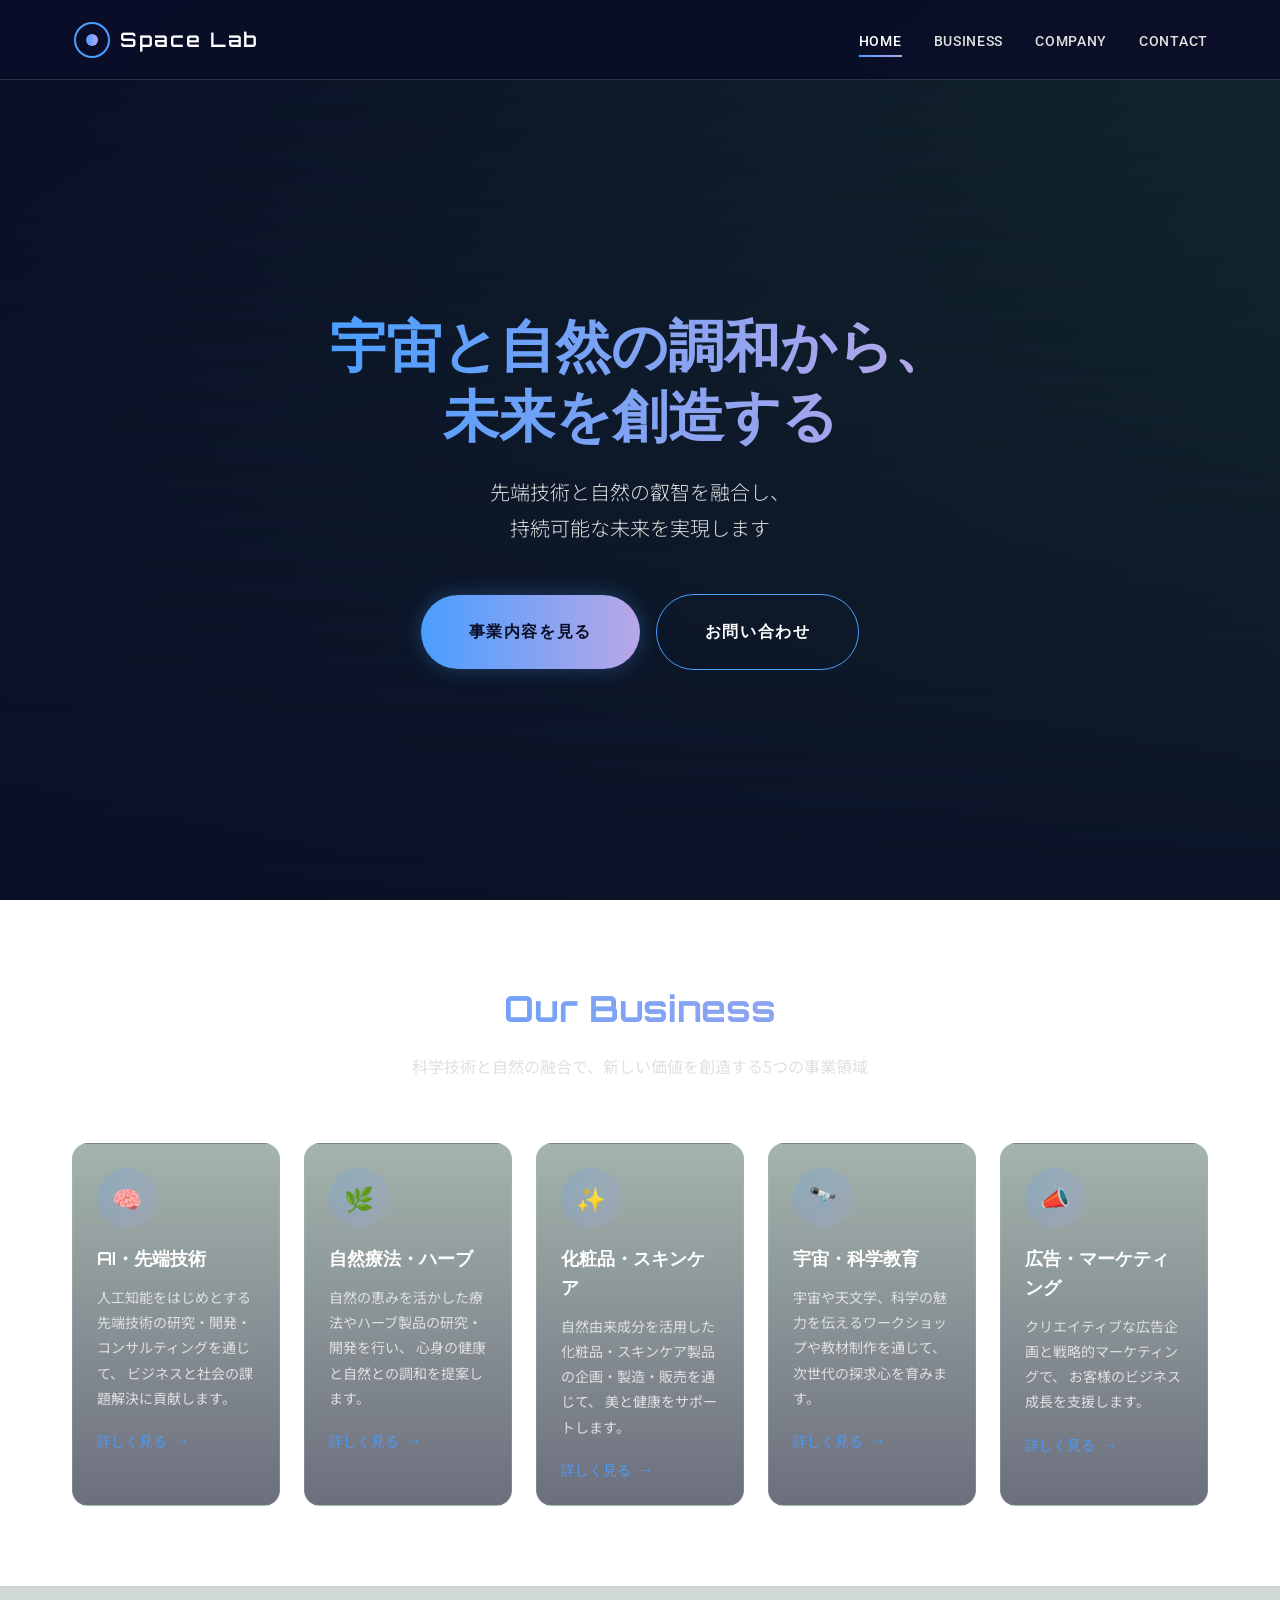
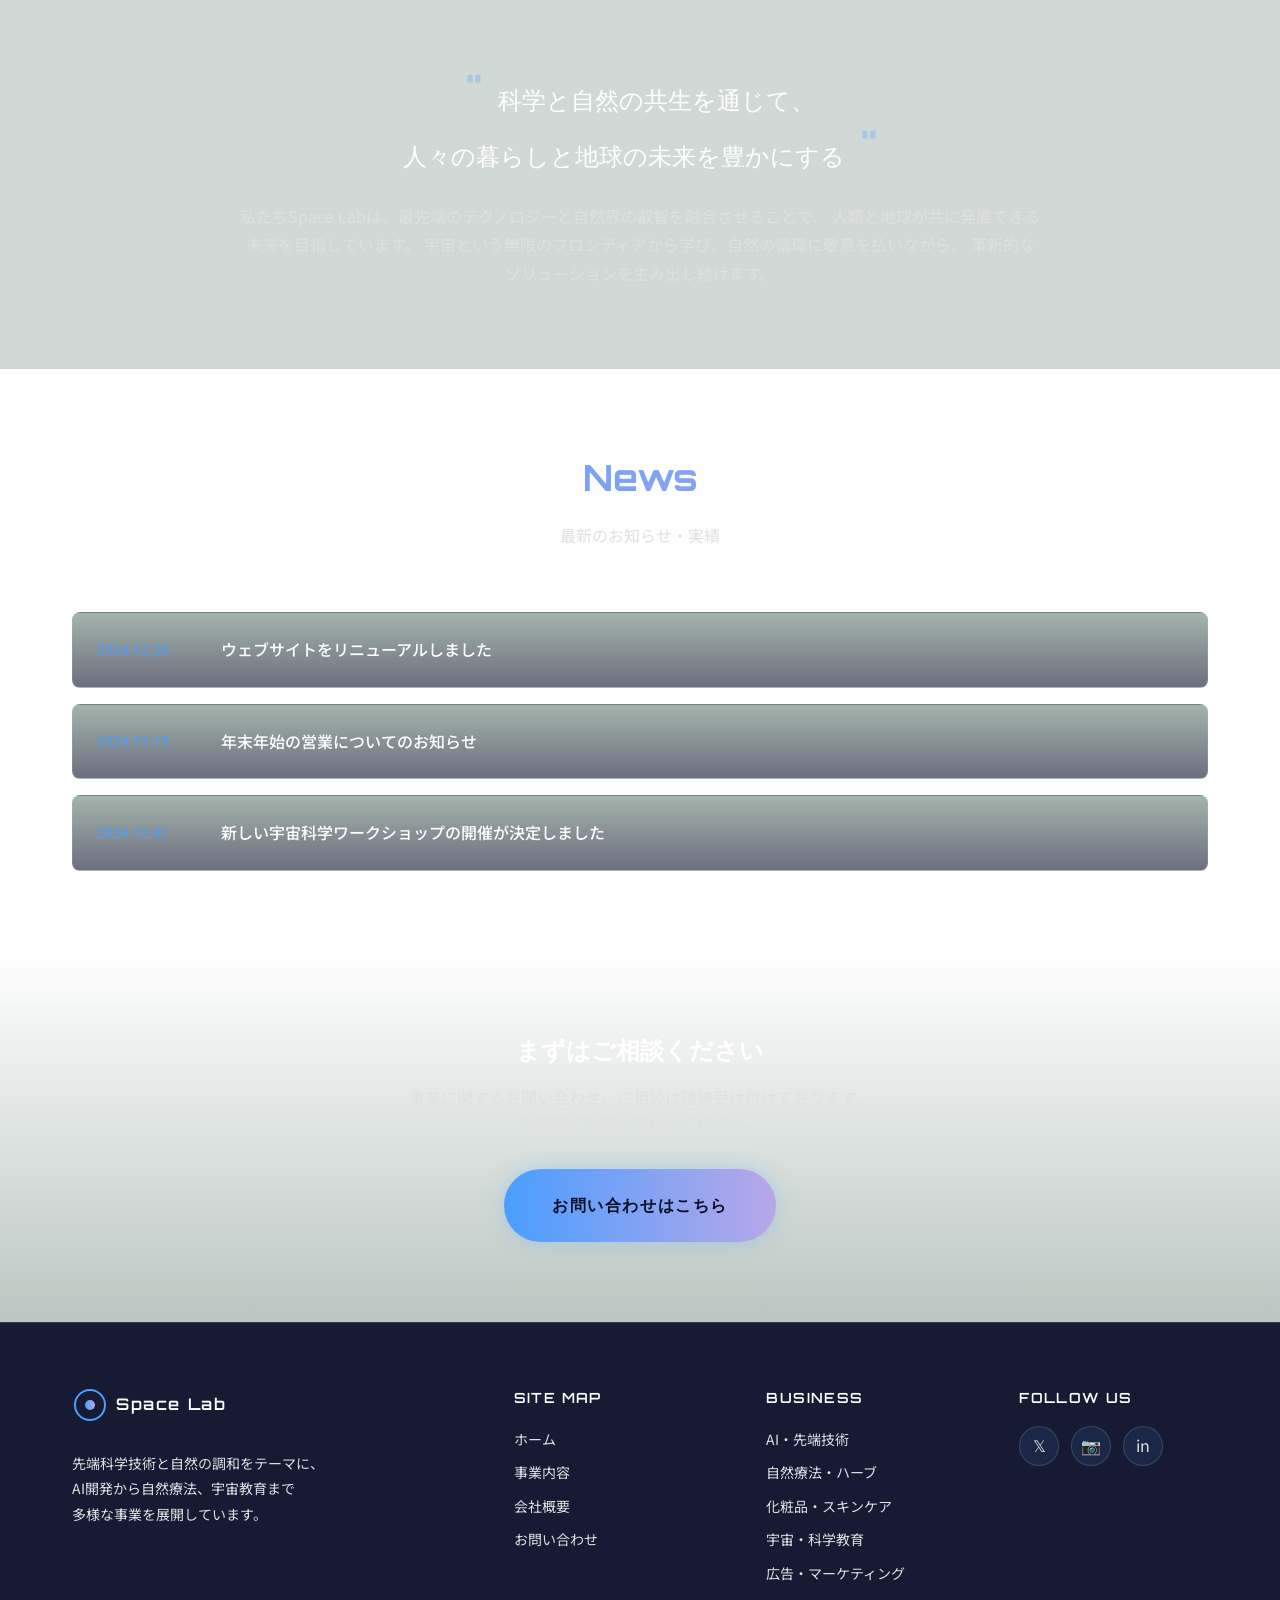
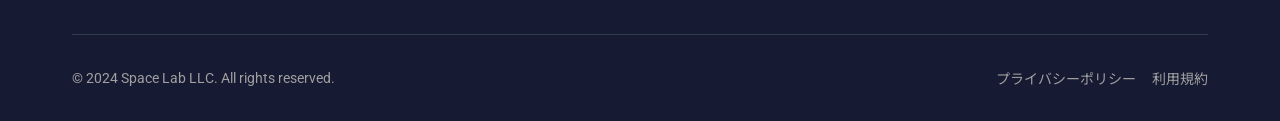
==== index.html @ 815ca1b9 "Initial commit: Space Lab corporate website" ====
<!DOCTYPE html>
<html lang="ja">
<head>
  <meta charset="UTF-8">
  <meta name="viewport" content="width=device-width, initial-scale=1.0">
  <meta name="description" content="合同会社Space Lab - 先端科学技術と自然の調和をテーマに、AI開発、自然療法、宇宙教育など多様な事業を展開。宇宙と自然の調和から、未来を創造します。">
  
  <!-- OGP設定 -->
  <meta property="og:title" content="合同会社Space Lab | 宇宙と自然の調和から、未来を創造する">
  <meta property="og:description" content="先端科学技術と自然の調和をテーマに、AI開発、自然療法、宇宙教育など多様な事業を展開しています。">
  <meta property="og:type" content="website">
  <meta property="og:url" content="https://spacelab.co.jp/">
  <meta property="og:image" content="https://spacelab.co.jp/images/ogp.jpg">
  <meta property="og:site_name" content="合同会社Space Lab">
  <meta property="og:locale" content="ja_JP">
  
  <!-- Twitter Card -->
  <meta name="twitter:card" content="summary_large_image">
  <meta name="twitter:title" content="合同会社Space Lab | 宇宙と自然の調和から、未来を創造する">
  <meta name="twitter:description" content="先端科学技術と自然の調和をテーマに、AI開発、自然療法、宇宙教育など多様な事業を展開しています。">
  
  <title>合同会社Space Lab | 宇宙と自然の調和から、未来を創造する</title>
  
  <!-- ファビコン（プレースホルダー） -->
  <link rel="icon" href="data:image/svg+xml,<svg xmlns='http://www.w3.org/2000/svg' viewBox='0 0 100 100'><circle cx='50' cy='50' r='40' fill='%230A0E27' stroke='%234A9EFF' stroke-width='4'/><circle cx='50' cy='50' r='15' fill='%234A9EFF'/></svg>">
  
  <!-- CSS読み込み -->
  <link rel="stylesheet" href="css/variables.css">
  <link rel="stylesheet" href="css/common.css">
  <link rel="stylesheet" href="css/responsive.css">
</head>
<body>
  <!-- ローディング画面 -->
  <div class="loading-screen" id="loading" aria-hidden="true">
    <div class="loading-content">
      <div class="loading-orbit">
        <div class="loading-sun"></div>
        <div class="loading-planet"></div>
        <div class="loading-planet loading-planet-2"></div>
      </div>
      <p class="loading-text">Loading...</p>
    </div>
  </div>

  <!-- 星空背景 -->
  <div class="stars-container" id="stars" aria-hidden="true"></div>

  <!-- ヘッダー -->
  <header class="header" id="header" role="banner">
    <div class="header__inner">
      <!-- ロゴ -->
      <a href="index.html" class="header__logo" aria-label="Space Lab ホーム">
        <span class="header__logo-icon" aria-hidden="true"></span>
        <span class="header__logo-text">Space Lab</span>
      </a>
      
      <!-- デスクトップナビゲーション -->
      <nav class="nav" role="navigation" aria-label="メインナビゲーション">
        <ul class="nav__list">
          <li><a href="index.html" class="nav__link active">Home</a></li>
          <li><a href="business.html" class="nav__link">Business</a></li>
          <li><a href="company.html" class="nav__link">Company</a></li>
          <li><a href="contact.html" class="nav__link">Contact</a></li>
        </ul>
      </nav>
      
      <!-- ハンバーガーメニュー -->
      <button class="hamburger" id="hamburger" aria-label="メニューを開く" aria-expanded="false" aria-controls="mobile-nav">
        <span class="hamburger__line"></span>
        <span class="hamburger__line"></span>
        <span class="hamburger__line"></span>
      </button>
    </div>
  </header>

  <!-- モバイルナビゲーション -->
  <div class="mobile-nav__overlay" id="mobile-nav-overlay" aria-hidden="true"></div>
  <nav class="mobile-nav" id="mobile-nav" role="navigation" aria-label="モバイルナビゲーション">
    <ul class="mobile-nav__list">
      <li><a href="index.html" class="mobile-nav__link active">Home</a></li>
      <li><a href="business.html" class="mobile-nav__link">Business</a></li>
      <li><a href="company.html" class="mobile-nav__link">Company</a></li>
      <li><a href="contact.html" class="mobile-nav__link">Contact</a></li>
    </ul>
  </nav>

  <!-- メインコンテンツ -->
  <main class="main" id="main" role="main">
    
    <!-- ヒーローセクション -->
    <section class="hero" aria-labelledby="hero-title">
      <div class="hero__bg" aria-hidden="true"></div>
      <div class="hero__content">
        <h1 class="hero__title" id="hero-title">
          宇宙と自然の調和から、<br>未来を創造する
        </h1>
        <p class="hero__subtitle">
          先端技術と自然の叡智を融合し、<br>
          持続可能な未来を実現します
        </p>
        <div class="hero__cta">
          <a href="business.html" class="btn btn--primary btn--large">事業内容を見る</a>
          <a href="contact.html" class="btn btn--secondary btn--large">お問い合わせ</a>
        </div>
      </div>
    </section>

    <!-- 事業概要セクション -->
    <section class="section" aria-labelledby="business-title">
      <div class="container">
        <header class="section-header fade-in">
          <h2 class="section-header__title" id="business-title">Our Business</h2>
          <p class="section-header__subtitle">
            科学技術と自然の融合で、新しい価値を創造する5つの事業領域
          </p>
        </header>
        
        <div class="business-grid">
          <!-- AI・先端技術事業 -->
          <article class="business-card fade-in delay-1">
            <div class="business-card__icon" aria-hidden="true">🧠</div>
            <h3 class="business-card__title">AI・先端技術</h3>
            <p class="business-card__text">
              人工知能をはじめとする先端技術の研究・開発・コンサルティングを通じて、
              ビジネスと社会の課題解決に貢献します。
            </p>
            <a href="business.html#ai" class="business-card__link">
              詳しく見る <span aria-hidden="true">→</span>
            </a>
          </article>

          <!-- 自然療法・ハーブ事業 -->
          <article class="business-card fade-in delay-2">
            <div class="business-card__icon" aria-hidden="true">🌿</div>
            <h3 class="business-card__title">自然療法・ハーブ</h3>
            <p class="business-card__text">
              自然の恵みを活かした療法やハーブ製品の研究・開発を行い、
              心身の健康と自然との調和を提案します。
            </p>
            <a href="business.html#herb" class="business-card__link">
              詳しく見る <span aria-hidden="true">→</span>
            </a>
          </article>

          <!-- 化粧品・スキンケア事業 -->
          <article class="business-card fade-in delay-3">
            <div class="business-card__icon" aria-hidden="true">✨</div>
            <h3 class="business-card__title">化粧品・スキンケア</h3>
            <p class="business-card__text">
              自然由来成分を活用した化粧品・スキンケア製品の企画・製造・販売を通じて、
              美と健康をサポートします。
            </p>
            <a href="business.html#cosmetics" class="business-card__link">
              詳しく見る <span aria-hidden="true">→</span>
            </a>
          </article>

          <!-- 宇宙・科学教育事業 -->
          <article class="business-card fade-in delay-4">
            <div class="business-card__icon" aria-hidden="true">🔭</div>
            <h3 class="business-card__title">宇宙・科学教育</h3>
            <p class="business-card__text">
              宇宙や天文学、科学の魅力を伝えるワークショップや教材制作を通じて、
              次世代の探求心を育みます。
            </p>
            <a href="business.html#education" class="business-card__link">
              詳しく見る <span aria-hidden="true">→</span>
            </a>
          </article>

          <!-- 広告・マーケティング事業 -->
          <article class="business-card fade-in delay-5">
            <div class="business-card__icon" aria-hidden="true">📣</div>
            <h3 class="business-card__title">広告・マーケティング</h3>
            <p class="business-card__text">
              クリエイティブな広告企画と戦略的マーケティングで、
              お客様のビジネス成長を支援します。
            </p>
            <a href="business.html#marketing" class="business-card__link">
              詳しく見る <span aria-hidden="true">→</span>
            </a>
          </article>
        </div>
      </div>
    </section>

    <!-- 企業理念セクション -->
    <section class="section philosophy" aria-labelledby="philosophy-title">
      <div class="container">
        <div class="philosophy__content fade-in">
          <h2 class="sr-only" id="philosophy-title">企業理念</h2>
          <blockquote class="philosophy__quote">
            科学と自然の共生を通じて、<br>
            人々の暮らしと地球の未来を豊かにする
          </blockquote>
          <p class="philosophy__text">
            私たちSpace Labは、最先端のテクノロジーと自然界の叡智を融合させることで、
            人類と地球が共に発展できる未来を目指しています。
            宇宙という無限のフロンティアから学び、自然の循環に敬意を払いながら、
            革新的なソリューションを生み出し続けます。
          </p>
        </div>
      </div>
    </section>

    <!-- お知らせセクション -->
    <section class="section" aria-labelledby="news-title">
      <div class="container">
        <header class="section-header fade-in">
          <h2 class="section-header__title" id="news-title">News</h2>
          <p class="section-header__subtitle">最新のお知らせ・実績</p>
        </header>
        
        <div class="news__list">
          <a href="#" class="news__item fade-in delay-1">
            <time class="news__date" datetime="2024-12-20">2024.12.20</time>
            <span class="news__title">ウェブサイトをリニューアルしました</span>
          </a>
          <a href="#" class="news__item fade-in delay-2">
            <time class="news__date" datetime="2024-12-15">2024.12.15</time>
            <span class="news__title">年末年始の営業についてのお知らせ</span>
          </a>
          <a href="#" class="news__item fade-in delay-3">
            <time class="news__date" datetime="2024-12-01">2024.12.01</time>
            <span class="news__title">新しい宇宙科学ワークショップの開催が決定しました</span>
          </a>
        </div>
      </div>
    </section>

    <!-- CTAセクション -->
    <section class="section cta-section" aria-labelledby="cta-title">
      <div class="container">
        <div class="fade-in">
          <h2 class="cta-section__title" id="cta-title">まずはご相談ください</h2>
          <p class="cta-section__text">
            事業に関するお問い合わせ、ご相談は随時受け付けております。<br>
            お気軽にお問い合わせください。
          </p>
          <a href="contact.html" class="btn btn--primary btn--large">お問い合わせはこちら</a>
        </div>
      </div>
    </section>

  </main>

  <!-- フッター -->
  <footer class="footer" role="contentinfo">
    <div class="container">
      <div class="footer__inner">
        <!-- 会社情報 -->
        <div class="footer__section">
          <a href="index.html" class="footer__logo" aria-label="Space Lab ホーム">
            <span class="footer__logo-icon" aria-hidden="true"></span>
            <span class="footer__logo-text">Space Lab</span>
          </a>
          <p class="footer__description">
            先端科学技術と自然の調和をテーマに、<br>
            AI開発から自然療法、宇宙教育まで<br>
            多様な事業を展開しています。
          </p>
        </div>

        <!-- サイトマップ -->
        <div class="footer__section">
          <h3 class="footer__title">Site Map</h3>
          <ul class="footer__links">
            <li><a href="index.html" class="footer__link">ホーム</a></li>
            <li><a href="business.html" class="footer__link">事業内容</a></li>
            <li><a href="company.html" class="footer__link">会社概要</a></li>
            <li><a href="contact.html" class="footer__link">お問い合わせ</a></li>
          </ul>
        </div>

        <!-- 事業領域 -->
        <div class="footer__section">
          <h3 class="footer__title">Business</h3>
          <ul class="footer__links">
            <li><a href="business.html#ai" class="footer__link">AI・先端技術</a></li>
            <li><a href="business.html#herb" class="footer__link">自然療法・ハーブ</a></li>
            <li><a href="business.html#cosmetics" class="footer__link">化粧品・スキンケア</a></li>
            <li><a href="business.html#education" class="footer__link">宇宙・科学教育</a></li>
            <li><a href="business.html#marketing" class="footer__link">広告・マーケティング</a></li>
          </ul>
        </div>

        <!-- SNS -->
        <div class="footer__section">
          <h3 class="footer__title">Follow Us</h3>
          <div class="footer__social">
            <a href="#" class="footer__social-link" aria-label="Twitter">
              <span aria-hidden="true">𝕏</span>
            </a>
            <a href="#" class="footer__social-link" aria-label="Instagram">
              <span aria-hidden="true">📷</span>
            </a>
            <a href="#" class="footer__social-link" aria-label="LinkedIn">
              <span aria-hidden="true">in</span>
            </a>
          </div>
        </div>
      </div>

      <!-- コピーライト -->
      <div class="footer__bottom">
        <p class="footer__copyright">© 2024 Space Lab LLC. All rights reserved.</p>
        <div class="footer__legal">
          <a href="#" class="footer__legal-link">プライバシーポリシー</a>
          <a href="#" class="footer__legal-link">利用規約</a>
        </div>
      </div>
    </div>
  </footer>

  <!-- JavaScript読み込み -->
  <script src="js/main.js"></script>
</body>
</html>
---- css/variables.css ----
/* ==========================================================================
   CSS変数定義 - 合同会社Space Lab
   テーマ: Cosmic Nature - 宇宙と自然の調和
   ========================================================================== */

:root {
    /* ========================================
     メインカラー
     ======================================== */
    --color-primary: #0A0E27;
    /* ディープスペースブルー */
    --color-secondary: #1B4332;
    /* フォレストグリーン */
    --color-accent: #4A9EFF;
    /* コズミックブルー */

    /* ========================================
     サブカラー
     ======================================== */
    --color-organic-green: #2D6A4F;
    /* オーガニックグリーン */
    --color-light-mint: #95D5B2;
    /* ライトミント */
    --color-mystic-purple: #B8A7E8;
    /* ミスティックパープル */
    --color-star-gold: #FFD700;
    /* スターゴールド（極少使用） */

    /* ========================================
     テキストカラー
     ======================================== */
    --color-text-primary: #FFFFFF;
    /* 白（メインテキスト） */
    --color-text-secondary: #E0E0E0;
    /* ライトグレー（サブテキスト） */
    --color-text-muted: #A0A0A0;
    /* ミュートグレー */
    --color-text-dark: #1A1A1A;
    /* ダークテキスト */

    /* ========================================
     背景カラー
     ======================================== */
    --color-bg-dark: #0A0E27;
    --color-bg-card: rgba(27, 67, 50, 0.3);
    --color-bg-card-hover: rgba(27, 67, 50, 0.5);
    --color-bg-overlay: rgba(10, 14, 39, 0.8);

    /* ========================================
     グラデーション
     ======================================== */
    --gradient-main: linear-gradient(135deg, #0A0E27 0%, #1B4332 100%);
    --gradient-accent: linear-gradient(90deg, #4A9EFF 0%, #B8A7E8 100%);
    --gradient-card: linear-gradient(180deg, rgba(27, 67, 50, 0.4) 0%, rgba(10, 14, 39, 0.6) 100%);
    --gradient-hero: linear-gradient(180deg, rgba(10, 14, 39, 0.3) 0%, rgba(10, 14, 39, 0.9) 100%);

    /* ========================================
     タイポグラフィ
     ======================================== */
    --font-heading: 'Orbitron', sans-serif;
    --font-body: 'Noto Sans JP', sans-serif;
    --font-accent: 'Roboto', sans-serif;

    /* フォントサイズ */
    --text-xs: 0.75rem;
    /* 12px */
    --text-sm: 0.875rem;
    /* 14px */
    --text-base: 1rem;
    /* 16px */
    --text-lg: 1.125rem;
    /* 18px */
    --text-xl: 1.25rem;
    /* 20px */
    --text-2xl: 1.5rem;
    /* 24px */
    --text-3xl: 2.25rem;
    /* 36px */
    --text-4xl: 3rem;
    /* 48px */
    --text-5xl: 3.5rem;
    /* 56px */

    /* フォントウェイト */
    --font-light: 300;
    --font-normal: 400;
    --font-medium: 500;
    --font-semibold: 600;
    --font-bold: 700;

    /* 行の高さ */
    --leading-tight: 1.25;
    --leading-normal: 1.6;
    --leading-relaxed: 1.8;

    /* ========================================
     スペーシング（8pxグリッド）
     ======================================== */
    --space-1: 0.25rem;
    /* 4px */
    --space-2: 0.5rem;
    /* 8px */
    --space-3: 0.75rem;
    /* 12px */
    --space-4: 1rem;
    /* 16px */
    --space-5: 1.5rem;
    /* 24px */
    --space-6: 2rem;
    /* 32px */
    --space-8: 3rem;
    /* 48px */
    --space-10: 4rem;
    /* 64px */
    --space-12: 5rem;
    /* 80px */
    --space-16: 7.5rem;
    /* 120px */

    /* ========================================
     レイアウト
     ======================================== */
    --container-max: 1200px;
    --container-padding: var(--space-4);
    --section-spacing: var(--space-12);
    --section-spacing-lg: var(--space-16);

    /* ========================================
     ボーダー
     ======================================== */
    --border-radius-sm: 4px;
    --border-radius: 8px;
    --border-radius-lg: 16px;
    --border-radius-xl: 24px;
    --border-radius-full: 9999px;

    --border-width: 1px;
    --border-color: rgba(149, 213, 178, 0.2);
    --border-color-hover: rgba(149, 213, 178, 0.4);

    /* ========================================
     シャドウ
     ======================================== */
    --shadow-sm: 0 2px 4px rgba(0, 0, 0, 0.2);
    --shadow: 0 4px 12px rgba(0, 0, 0, 0.3);
    --shadow-lg: 0 8px 24px rgba(0, 0, 0, 0.4);
    --shadow-xl: 0 16px 48px rgba(0, 0, 0, 0.5);
    --shadow-glow: 0 0 20px rgba(74, 158, 255, 0.3);
    --shadow-glow-hover: 0 0 30px rgba(74, 158, 255, 0.5);

    /* ========================================
     トランジション
     ======================================== */
    --transition-fast: 0.15s ease;
    --transition: 0.3s ease;
    --transition-slow: 0.6s ease-out;

    /* ========================================
     z-index
     ======================================== */
    --z-base: 1;
    --z-dropdown: 100;
    --z-sticky: 500;
    --z-fixed: 1000;
    --z-modal: 1500;
    --z-loading: 2000;

    /* ========================================
     ヘッダー
     ======================================== */
    --header-height: 80px;
    --header-height-mobile: 60px;
}

/* アニメーション軽減設定 */
@media (prefers-reduced-motion: reduce) {
    :root {
        --transition-fast: 0s;
        --transition: 0s;
        --transition-slow: 0s;
    }
}
---- css/common.css ----
/* ==========================================================================
   共通CSS - 合同会社Space Lab
   テーマ: Cosmic Nature - 宇宙と自然の調和
   ========================================================================== */

/* ========================================
   Google Fonts読み込み
   ======================================== */
@import url('https://fonts.googleapis.com/css2?family=Noto+Sans+JP:wght@300;400;500;600;700&family=Orbitron:wght@400;500;600;700&family=Roboto:wght@300;400;500;700&display=swap');

/* ========================================
   リセットと基本スタイル
   ======================================== */
*,
*::before,
*::after {
  box-sizing: border-box;
  margin: 0;
  padding: 0;
}

html {
  font-size: 16px;
  scroll-behavior: smooth;
  -webkit-font-smoothing: antialiased;
  -moz-osx-font-smoothing: grayscale;
}

body {
  font-family: var(--font-body);
  font-size: var(--text-base);
  font-weight: var(--font-normal);
  line-height: var(--leading-normal);
  color: var(--color-text-primary);
  background: var(--gradient-main);
  background-attachment: fixed;
  min-height: 100vh;
  overflow-x: hidden;
}

/* ========================================
   星空背景エフェクト
   ======================================== */
.stars-container {
  position: fixed;
  top: 0;
  left: 0;
  width: 100%;
  height: 100%;
  pointer-events: none;
  z-index: -1;
  overflow: hidden;
}

.star {
  position: absolute;
  background: var(--color-text-primary);
  border-radius: 50%;
  opacity: 0;
  animation: twinkle var(--star-duration, 3s) ease-in-out infinite;
  animation-delay: var(--star-delay, 0s);
}

@keyframes twinkle {
  0%, 100% {
    opacity: 0;
    transform: scale(0.5);
  }
  50% {
    opacity: var(--star-opacity, 0.8);
    transform: scale(1);
  }
}

/* ========================================
   ローディング画面
   ======================================== */
.loading-screen {
  position: fixed;
  top: 0;
  left: 0;
  width: 100%;
  height: 100%;
  background: var(--color-primary);
  display: flex;
  justify-content: center;
  align-items: center;
  z-index: var(--z-loading);
  transition: opacity 0.5s ease, visibility 0.5s ease;
}

.loading-screen.hidden {
  opacity: 0;
  visibility: hidden;
}

.loading-content {
  text-align: center;
}

.loading-orbit {
  position: relative;
  width: 120px;
  height: 120px;
  margin: 0 auto var(--space-5);
}

.loading-sun {
  position: absolute;
  top: 50%;
  left: 50%;
  transform: translate(-50%, -50%);
  width: 30px;
  height: 30px;
  background: var(--gradient-accent);
  border-radius: 50%;
  box-shadow: 0 0 30px rgba(74, 158, 255, 0.6);
}

.loading-planet {
  position: absolute;
  top: 50%;
  left: 50%;
  width: 100%;
  height: 100%;
  animation: orbit 2s linear infinite;
}

.loading-planet::before {
  content: '';
  position: absolute;
  top: 0;
  left: 50%;
  transform: translateX(-50%);
  width: 16px;
  height: 16px;
  background: var(--color-light-mint);
  border-radius: 50%;
  box-shadow: 0 0 15px rgba(149, 213, 178, 0.8);
}

.loading-planet-2 {
  animation-duration: 3s;
  animation-direction: reverse;
}

.loading-planet-2::before {
  background: var(--color-mystic-purple);
  box-shadow: 0 0 15px rgba(184, 167, 232, 0.8);
  width: 12px;
  height: 12px;
  top: 10px;
}

@keyframes orbit {
  from {
    transform: translate(-50%, -50%) rotate(0deg);
  }
  to {
    transform: translate(-50%, -50%) rotate(360deg);
  }
}

.loading-text {
  font-family: var(--font-heading);
  font-size: var(--text-lg);
  color: var(--color-accent);
  letter-spacing: 0.2em;
  text-transform: uppercase;
}

/* ========================================
   コンテナ・レイアウト
   ======================================== */
.container {
  width: 100%;
  max-width: var(--container-max);
  margin: 0 auto;
  padding: 0 var(--container-padding);
}

.section {
  padding: var(--section-spacing) 0;
}

.section--large {
  padding: var(--section-spacing-lg) 0;
}

/* ========================================
   ヘッダー
   ======================================== */
.header {
  position: fixed;
  top: 0;
  left: 0;
  width: 100%;
  height: var(--header-height-mobile);
  background: rgba(10, 14, 39, 0.95);
  backdrop-filter: blur(10px);
  -webkit-backdrop-filter: blur(10px);
  z-index: var(--z-fixed);
  transition: var(--transition);
  border-bottom: 1px solid var(--border-color);
}

.header.scrolled {
  background: rgba(10, 14, 39, 0.85);
  box-shadow: var(--shadow);
}

.header__inner {
  display: flex;
  align-items: center;
  justify-content: space-between;
  height: 100%;
  max-width: var(--container-max);
  margin: 0 auto;
  padding: 0 var(--container-padding);
}

.header__logo {
  display: flex;
  align-items: center;
  gap: var(--space-2);
  text-decoration: none;
  color: var(--color-text-primary);
}

.header__logo-icon {
  width: 40px;
  height: 40px;
  display: flex;
  align-items: center;
  justify-content: center;
  position: relative;
}

.header__logo-icon::before {
  content: '';
  position: absolute;
  width: 36px;
  height: 36px;
  border: 2px solid var(--color-accent);
  border-radius: 50%;
}

.header__logo-icon::after {
  content: '';
  width: 12px;
  height: 12px;
  background: var(--gradient-accent);
  border-radius: 50%;
}

.header__logo-text {
  font-family: var(--font-heading);
  font-size: var(--text-lg);
  font-weight: var(--font-semibold);
  letter-spacing: 0.1em;
}

/* ナビゲーション */
.nav {
  display: none;
}

.nav__list {
  display: flex;
  align-items: center;
  gap: var(--space-6);
  list-style: none;
}

.nav__link {
  font-family: var(--font-accent);
  font-size: var(--text-sm);
  font-weight: var(--font-medium);
  color: var(--color-text-secondary);
  text-decoration: none;
  text-transform: uppercase;
  letter-spacing: 0.05em;
  padding: var(--space-2) 0;
  position: relative;
  transition: var(--transition);
}

.nav__link::after {
  content: '';
  position: absolute;
  bottom: 0;
  left: 0;
  width: 0;
  height: 2px;
  background: var(--gradient-accent);
  transition: var(--transition);
}

.nav__link:hover,
.nav__link.active {
  color: var(--color-text-primary);
}

.nav__link:hover::after,
.nav__link.active::after {
  width: 100%;
}

/* ハンバーガーメニュー */
.hamburger {
  display: flex;
  flex-direction: column;
  justify-content: center;
  gap: 5px;
  width: 30px;
  height: 30px;
  background: transparent;
  border: none;
  cursor: pointer;
  padding: 0;
  z-index: calc(var(--z-fixed) + 10);
}

.hamburger__line {
  width: 100%;
  height: 2px;
  background: var(--color-text-primary);
  transition: var(--transition);
  transform-origin: center;
}

.hamburger.active .hamburger__line:nth-child(1) {
  transform: rotate(45deg) translate(5px, 5px);
}

.hamburger.active .hamburger__line:nth-child(2) {
  opacity: 0;
}

.hamburger.active .hamburger__line:nth-child(3) {
  transform: rotate(-45deg) translate(5px, -5px);
}

/* モバイルメニュー */
.mobile-nav {
  position: fixed;
  top: 0;
  right: -100%;
  width: 100%;
  max-width: 320px;
  height: 100vh;
  background: var(--color-primary);
  padding: calc(var(--header-height-mobile) + var(--space-6)) var(--space-6) var(--space-6);
  transition: var(--transition);
  z-index: var(--z-fixed);
  border-left: 1px solid var(--border-color);
}

.mobile-nav.active {
  right: 0;
}

.mobile-nav__list {
  list-style: none;
  display: flex;
  flex-direction: column;
  gap: var(--space-4);
}

.mobile-nav__link {
  display: block;
  font-family: var(--font-accent);
  font-size: var(--text-lg);
  font-weight: var(--font-medium);
  color: var(--color-text-secondary);
  text-decoration: none;
  text-transform: uppercase;
  letter-spacing: 0.05em;
  padding: var(--space-3) 0;
  border-bottom: 1px solid var(--border-color);
  transition: var(--transition);
}

.mobile-nav__link:hover,
.mobile-nav__link.active {
  color: var(--color-accent);
}

.mobile-nav__overlay {
  position: fixed;
  top: 0;
  left: 0;
  width: 100%;
  height: 100%;
  background: rgba(0, 0, 0, 0.5);
  opacity: 0;
  visibility: hidden;
  transition: var(--transition);
  z-index: calc(var(--z-fixed) - 1);
}

.mobile-nav__overlay.active {
  opacity: 1;
  visibility: visible;
}

/* ========================================
   メインコンテンツ
   ======================================== */
.main {
  padding-top: var(--header-height-mobile);
  min-height: 100vh;
}

/* ========================================
   ヒーローセクション
   ======================================== */
.hero {
  position: relative;
  min-height: calc(100vh - var(--header-height-mobile));
  display: flex;
  align-items: center;
  justify-content: center;
  text-align: center;
  padding: var(--space-8) var(--container-padding);
  overflow: hidden;
}

.hero__bg {
  position: absolute;
  top: 0;
  left: 0;
  width: 100%;
  height: 100%;
  background: var(--gradient-hero);
  z-index: -1;
}

.hero__content {
  position: relative;
  z-index: var(--z-base);
  max-width: 800px;
}

.hero__title {
  font-family: var(--font-heading);
  font-size: var(--text-3xl);
  font-weight: var(--font-bold);
  line-height: var(--leading-tight);
  margin-bottom: var(--space-5);
  background: var(--gradient-accent);
  -webkit-background-clip: text;
  -webkit-text-fill-color: transparent;
  background-clip: text;
}

.hero__subtitle {
  font-size: var(--text-lg);
  font-weight: var(--font-light);
  color: var(--color-text-secondary);
  margin-bottom: var(--space-8);
  line-height: var(--leading-relaxed);
}

.hero__cta {
  display: flex;
  flex-direction: column;
  gap: var(--space-4);
  justify-content: center;
  align-items: center;
}

/* ========================================
   ボタン
   ======================================== */
.btn {
  display: inline-flex;
  align-items: center;
  justify-content: center;
  gap: var(--space-2);
  font-family: var(--font-accent);
  font-size: var(--text-sm);
  font-weight: var(--font-semibold);
  text-decoration: none;
  text-transform: uppercase;
  letter-spacing: 0.1em;
  padding: var(--space-4) var(--space-6);
  border-radius: var(--border-radius-full);
  border: none;
  cursor: pointer;
  transition: var(--transition);
}

.btn--primary {
  background: var(--gradient-accent);
  color: var(--color-primary);
  box-shadow: var(--shadow-glow);
}

.btn--primary:hover {
  transform: scale(1.05);
  box-shadow: var(--shadow-glow-hover);
}

.btn--secondary {
  background: transparent;
  color: var(--color-text-primary);
  border: 1px solid var(--color-accent);
}

.btn--secondary:hover {
  background: rgba(74, 158, 255, 0.1);
  transform: scale(1.05);
}

.btn--large {
  padding: var(--space-5) var(--space-8);
  font-size: var(--text-base);
}

/* ========================================
   セクションタイトル
   ======================================== */
.section-header {
  text-align: center;
  margin-bottom: var(--space-10);
}

.section-header__title {
  font-family: var(--font-heading);
  font-size: var(--text-2xl);
  font-weight: var(--font-bold);
  margin-bottom: var(--space-4);
  background: var(--gradient-accent);
  -webkit-background-clip: text;
  -webkit-text-fill-color: transparent;
  background-clip: text;
}

.section-header__subtitle {
  font-size: var(--text-base);
  color: var(--color-text-secondary);
  max-width: 600px;
  margin: 0 auto;
}

/* ========================================
   カード
   ======================================== */
.card {
  background: var(--gradient-card);
  border: 1px solid var(--border-color);
  border-radius: var(--border-radius-lg);
  padding: var(--space-6);
  transition: var(--transition);
}

.card:hover {
  transform: translateY(-8px);
  border-color: var(--border-color-hover);
  box-shadow: var(--shadow-lg);
}

.card__icon {
  width: 64px;
  height: 64px;
  display: flex;
  align-items: center;
  justify-content: center;
  background: rgba(74, 158, 255, 0.1);
  border-radius: var(--border-radius);
  margin-bottom: var(--space-4);
  font-size: var(--text-2xl);
}

.card__title {
  font-family: var(--font-heading);
  font-size: var(--text-lg);
  font-weight: var(--font-semibold);
  margin-bottom: var(--space-3);
  color: var(--color-text-primary);
}

.card__text {
  font-size: var(--text-sm);
  color: var(--color-text-secondary);
  line-height: var(--leading-relaxed);
}

/* カードグリッド */
.card-grid {
  display: grid;
  grid-template-columns: 1fr;
  gap: var(--space-5);
}

/* ========================================
   事業概要グリッド
   ======================================== */
.business-grid {
  display: grid;
  grid-template-columns: 1fr;
  gap: var(--space-5);
}

.business-card {
  position: relative;
  background: var(--gradient-card);
  border: 1px solid var(--border-color);
  border-radius: var(--border-radius-lg);
  padding: var(--space-6);
  overflow: hidden;
  transition: var(--transition);
}

.business-card::before {
  content: '';
  position: absolute;
  top: 0;
  left: 0;
  width: 100%;
  height: 4px;
  background: var(--gradient-accent);
  transform: scaleX(0);
  transform-origin: left;
  transition: var(--transition);
}

.business-card:hover {
  transform: translateY(-8px);
  border-color: var(--border-color-hover);
  box-shadow: var(--shadow-lg);
}

.business-card:hover::before {
  transform: scaleX(1);
}

.business-card__icon {
  width: 60px;
  height: 60px;
  display: flex;
  align-items: center;
  justify-content: center;
  background: linear-gradient(135deg, rgba(74, 158, 255, 0.2) 0%, rgba(184, 167, 232, 0.2) 100%);
  border-radius: 50%;
  margin-bottom: var(--space-4);
  font-size: var(--text-2xl);
}

.business-card__title {
  font-family: var(--font-heading);
  font-size: var(--text-lg);
  font-weight: var(--font-semibold);
  margin-bottom: var(--space-3);
  color: var(--color-text-primary);
}

.business-card__text {
  font-size: var(--text-sm);
  color: var(--color-text-secondary);
  line-height: var(--leading-relaxed);
  margin-bottom: var(--space-4);
}

.business-card__link {
  display: inline-flex;
  align-items: center;
  gap: var(--space-2);
  font-family: var(--font-accent);
  font-size: var(--text-sm);
  font-weight: var(--font-medium);
  color: var(--color-accent);
  text-decoration: none;
  transition: var(--transition);
}

.business-card__link:hover {
  color: var(--color-light-mint);
  gap: var(--space-3);
}

/* ========================================
   企業理念セクション
   ======================================== */
.philosophy {
  position: relative;
  background: rgba(27, 67, 50, 0.2);
  border-top: 1px solid var(--border-color);
  border-bottom: 1px solid var(--border-color);
}

.philosophy__content {
  text-align: center;
  max-width: 800px;
  margin: 0 auto;
}

.philosophy__quote {
  font-family: var(--font-heading);
  font-size: var(--text-xl);
  font-weight: var(--font-medium);
  line-height: var(--leading-relaxed);
  color: var(--color-text-primary);
  margin-bottom: var(--space-5);
  position: relative;
}

.philosophy__quote::before,
.philosophy__quote::after {
  font-size: var(--text-4xl);
  color: var(--color-accent);
  opacity: 0.3;
  line-height: 1;
}

.philosophy__quote::before {
  content: '"';
  margin-right: var(--space-2);
}

.philosophy__quote::after {
  content: '"';
  margin-left: var(--space-2);
}

.philosophy__text {
  font-size: var(--text-base);
  color: var(--color-text-secondary);
  line-height: var(--leading-relaxed);
}

/* ========================================
   お知らせセクション
   ======================================== */
.news__list {
  display: flex;
  flex-direction: column;
  gap: var(--space-4);
}

.news__item {
  display: flex;
  flex-direction: column;
  gap: var(--space-2);
  padding: var(--space-5);
  background: var(--gradient-card);
  border: 1px solid var(--border-color);
  border-radius: var(--border-radius);
  text-decoration: none;
  transition: var(--transition);
}

.news__item:hover {
  border-color: var(--border-color-hover);
  transform: translateX(8px);
}

.news__date {
  font-family: var(--font-accent);
  font-size: var(--text-sm);
  color: var(--color-accent);
}

.news__title {
  font-size: var(--text-base);
  color: var(--color-text-primary);
  font-weight: var(--font-medium);
}

/* ========================================
   CTAセクション
   ======================================== */
.cta-section {
  text-align: center;
  background: linear-gradient(180deg, transparent 0%, rgba(27, 67, 50, 0.3) 100%);
}

.cta-section__title {
  font-family: var(--font-heading);
  font-size: var(--text-2xl);
  font-weight: var(--font-bold);
  margin-bottom: var(--space-4);
  color: var(--color-text-primary);
}

.cta-section__text {
  font-size: var(--text-base);
  color: var(--color-text-secondary);
  margin-bottom: var(--space-6);
  max-width: 600px;
  margin-left: auto;
  margin-right: auto;
}

/* ========================================
   フッター
   ======================================== */
.footer {
  background: rgba(10, 14, 39, 0.95);
  border-top: 1px solid var(--border-color);
  padding: var(--space-10) 0 var(--space-6);
}

.footer__inner {
  display: grid;
  grid-template-columns: 1fr;
  gap: var(--space-8);
  margin-bottom: var(--space-8);
}

.footer__section {
  display: flex;
  flex-direction: column;
  gap: var(--space-4);
}

.footer__logo {
  display: flex;
  align-items: center;
  gap: var(--space-2);
  text-decoration: none;
  color: var(--color-text-primary);
  margin-bottom: var(--space-3);
}

.footer__logo-icon {
  width: 36px;
  height: 36px;
  display: flex;
  align-items: center;
  justify-content: center;
  position: relative;
}

.footer__logo-icon::before {
  content: '';
  position: absolute;
  width: 32px;
  height: 32px;
  border: 2px solid var(--color-accent);
  border-radius: 50%;
}

.footer__logo-icon::after {
  content: '';
  width: 10px;
  height: 10px;
  background: var(--gradient-accent);
  border-radius: 50%;
}

.footer__logo-text {
  font-family: var(--font-heading);
  font-size: var(--text-base);
  font-weight: var(--font-semibold);
  letter-spacing: 0.1em;
}

.footer__description {
  font-size: var(--text-sm);
  color: var(--color-text-secondary);
  line-height: var(--leading-relaxed);
}

.footer__title {
  font-family: var(--font-heading);
  font-size: var(--text-sm);
  font-weight: var(--font-semibold);
  color: var(--color-text-primary);
  text-transform: uppercase;
  letter-spacing: 0.1em;
}

.footer__links {
  list-style: none;
  display: flex;
  flex-direction: column;
  gap: var(--space-2);
}

.footer__link {
  font-size: var(--text-sm);
  color: var(--color-text-secondary);
  text-decoration: none;
  transition: var(--transition);
}

.footer__link:hover {
  color: var(--color-accent);
}

.footer__social {
  display: flex;
  gap: var(--space-3);
}

.footer__social-link {
  display: flex;
  align-items: center;
  justify-content: center;
  width: 40px;
  height: 40px;
  background: rgba(74, 158, 255, 0.1);
  border: 1px solid var(--border-color);
  border-radius: 50%;
  color: var(--color-text-secondary);
  text-decoration: none;
  transition: var(--transition);
}

.footer__social-link:hover {
  background: rgba(74, 158, 255, 0.2);
  border-color: var(--color-accent);
  color: var(--color-accent);
}

.footer__bottom {
  padding-top: var(--space-6);
  border-top: 1px solid var(--border-color);
  display: flex;
  flex-direction: column;
  gap: var(--space-3);
  align-items: center;
  text-align: center;
}

.footer__copyright {
  font-family: var(--font-accent);
  font-size: var(--text-sm);
  color: var(--color-text-muted);
}

.footer__legal {
  display: flex;
  gap: var(--space-4);
}

.footer__legal-link {
  font-size: var(--text-sm);
  color: var(--color-text-muted);
  text-decoration: none;
  transition: var(--transition);
}

.footer__legal-link:hover {
  color: var(--color-accent);
}

/* ========================================
   フォーム
   ======================================== */
.form {
  display: flex;
  flex-direction: column;
  gap: var(--space-5);
}

.form__group {
  display: flex;
  flex-direction: column;
  gap: var(--space-2);
}

.form__label {
  font-size: var(--text-sm);
  font-weight: var(--font-medium);
  color: var(--color-text-primary);
  display: flex;
  align-items: center;
  gap: var(--space-2);
}

.form__required {
  font-size: var(--text-xs);
  color: var(--color-accent);
  padding: 2px 6px;
  background: rgba(74, 158, 255, 0.2);
  border-radius: var(--border-radius-sm);
}

.form__input,
.form__select,
.form__textarea {
  font-family: var(--font-body);
  font-size: var(--text-base);
  color: var(--color-text-primary);
  background: rgba(10, 14, 39, 0.6);
  border: 1px solid var(--border-color);
  border-radius: var(--border-radius);
  padding: var(--space-4);
  transition: var(--transition);
}

.form__input:focus,
.form__select:focus,
.form__textarea:focus {
  outline: none;
  border-color: var(--color-accent);
  box-shadow: 0 0 0 3px rgba(74, 158, 255, 0.1);
}

.form__input::placeholder,
.form__textarea::placeholder {
  color: var(--color-text-muted);
}

.form__select {
  appearance: none;
  cursor: pointer;
  background-image: url("data:image/svg+xml,%3Csvg xmlns='http://www.w3.org/2000/svg' width='12' height='12' viewBox='0 0 12 12'%3E%3Cpath fill='%23A0A0A0' d='M6 8L1 3h10z'/%3E%3C/svg%3E");
  background-repeat: no-repeat;
  background-position: right var(--space-4) center;
  padding-right: var(--space-10);
}

.form__select option {
  background: var(--color-primary);
  color: var(--color-text-primary);
}

.form__textarea {
  min-height: 150px;
  resize: vertical;
}

.form__error {
  font-size: var(--text-sm);
  color: #FF6B6B;
  display: none;
}

.form__group.error .form__input,
.form__group.error .form__select,
.form__group.error .form__textarea {
  border-color: #FF6B6B;
}

.form__group.error .form__error {
  display: block;
}

.form__row {
  display: grid;
  grid-template-columns: 1fr;
  gap: var(--space-5);
}

.form__radio-group,
.form__checkbox-group {
  display: flex;
  flex-wrap: wrap;
  gap: var(--space-4);
}

.form__radio,
.form__checkbox {
  display: flex;
  align-items: center;
  gap: var(--space-2);
  cursor: pointer;
}

.form__radio input,
.form__checkbox input {
  appearance: none;
  width: 20px;
  height: 20px;
  border: 2px solid var(--border-color);
  border-radius: 50%;
  transition: var(--transition);
  cursor: pointer;
}

.form__checkbox input {
  border-radius: var(--border-radius-sm);
}

.form__radio input:checked,
.form__checkbox input:checked {
  border-color: var(--color-accent);
  background: var(--color-accent);
}

.form__radio input:checked::before,
.form__checkbox input:checked::before {
  content: '';
  display: block;
  width: 8px;
  height: 8px;
  margin: 4px;
  background: var(--color-primary);
  border-radius: 50%;
}

.form__checkbox input:checked::before {
  border-radius: 2px;
  width: 6px;
  height: 10px;
  margin: 1px 5px;
  background: transparent;
  border: 2px solid var(--color-primary);
  border-top: none;
  border-left: none;
  transform: rotate(45deg);
}

.form__submit {
  margin-top: var(--space-4);
}

.form__note {
  font-size: var(--text-sm);
  color: var(--color-text-muted);
}

/* ========================================
   ページヘッダー
   ======================================== */
.page-header {
  padding: var(--space-10) 0;
  text-align: center;
  background: linear-gradient(180deg, rgba(27, 67, 50, 0.2) 0%, transparent 100%);
}

.page-header__title {
  font-family: var(--font-heading);
  font-size: var(--text-3xl);
  font-weight: var(--font-bold);
  margin-bottom: var(--space-4);
  background: var(--gradient-accent);
  -webkit-background-clip: text;
  -webkit-text-fill-color: transparent;
  background-clip: text;
}

.page-header__subtitle {
  font-size: var(--text-lg);
  color: var(--color-text-secondary);
}

/* ========================================
   事業詳細セクション
   ======================================== */
.business-detail {
  padding: var(--space-10) 0;
  border-bottom: 1px solid var(--border-color);
}

.business-detail:last-child {
  border-bottom: none;
}

.business-detail__inner {
  display: grid;
  grid-template-columns: 1fr;
  gap: var(--space-6);
  align-items: center;
}

.business-detail__content {
  order: 2;
}

.business-detail__visual {
  order: 1;
}

.business-detail__icon {
  width: 80px;
  height: 80px;
  display: flex;
  align-items: center;
  justify-content: center;
  background: linear-gradient(135deg, rgba(74, 158, 255, 0.2) 0%, rgba(184, 167, 232, 0.2) 100%);
  border-radius: 50%;
  margin-bottom: var(--space-4);
  font-size: var(--text-3xl);
}

.business-detail__title {
  font-family: var(--font-heading);
  font-size: var(--text-xl);
  font-weight: var(--font-bold);
  margin-bottom: var(--space-4);
  color: var(--color-text-primary);
}

.business-detail__text {
  font-size: var(--text-base);
  color: var(--color-text-secondary);
  line-height: var(--leading-relaxed);
  margin-bottom: var(--space-5);
}

.business-detail__list {
  list-style: none;
  display: flex;
  flex-direction: column;
  gap: var(--space-3);
}

.business-detail__item {
  display: flex;
  align-items: flex-start;
  gap: var(--space-3);
  font-size: var(--text-sm);
  color: var(--color-text-secondary);
}

.business-detail__item::before {
  content: '✦';
  color: var(--color-accent);
  flex-shrink: 0;
}

.business-detail__image {
  width: 100%;
  height: 250px;
  background: var(--gradient-card);
  border: 1px solid var(--border-color);
  border-radius: var(--border-radius-lg);
  display: flex;
  align-items: center;
  justify-content: center;
  font-size: 4rem;
  overflow: hidden;
}

.business-detail__image img {
  width: 100%;
  height: 100%;
  object-fit: cover;
}

/* ========================================
   会社概要テーブル
   ======================================== */
.company-info {
  background: var(--gradient-card);
  border: 1px solid var(--border-color);
  border-radius: var(--border-radius-lg);
  padding: var(--space-6);
}

.company-info__table {
  width: 100%;
  border-collapse: collapse;
}

.company-info__row {
  display: flex;
  flex-direction: column;
  border-bottom: 1px solid var(--border-color);
  padding: var(--space-4) 0;
}

.company-info__row:last-child {
  border-bottom: none;
}

.company-info__label {
  font-weight: var(--font-semibold);
  color: var(--color-accent);
  font-size: var(--text-sm);
  margin-bottom: var(--space-2);
}

.company-info__value {
  color: var(--color-text-secondary);
  font-size: var(--text-base);
  line-height: var(--leading-relaxed);
}

/* ========================================
   タイムライン
   ======================================== */
.timeline {
  position: relative;
  padding-left: var(--space-6);
}

.timeline::before {
  content: '';
  position: absolute;
  top: 0;
  left: 8px;
  width: 2px;
  height: 100%;
  background: var(--gradient-accent);
}

.timeline__item {
  position: relative;
  padding-bottom: var(--space-6);
}

.timeline__item:last-child {
  padding-bottom: 0;
}

.timeline__marker {
  position: absolute;
  left: calc(-1 * var(--space-6) + 1px);
  top: 4px;
  width: 16px;
  height: 16px;
  background: var(--color-accent);
  border-radius: 50%;
  border: 3px solid var(--color-primary);
}

.timeline__date {
  font-family: var(--font-accent);
  font-size: var(--text-sm);
  font-weight: var(--font-semibold);
  color: var(--color-accent);
  margin-bottom: var(--space-2);
}

.timeline__content {
  font-size: var(--text-base);
  color: var(--color-text-secondary);
  line-height: var(--leading-relaxed);
}

/* ========================================
   ビジョン・ミッション
   ======================================== */
.vision-cards {
  display: grid;
  grid-template-columns: 1fr;
  gap: var(--space-5);
}

.vision-card {
  background: var(--gradient-card);
  border: 1px solid var(--border-color);
  border-radius: var(--border-radius-lg);
  padding: var(--space-6);
  text-align: center;
  transition: var(--transition);
}

.vision-card:hover {
  transform: translateY(-4px);
  border-color: var(--border-color-hover);
}

.vision-card__icon {
  width: 60px;
  height: 60px;
  display: flex;
  align-items: center;
  justify-content: center;
  background: rgba(74, 158, 255, 0.1);
  border-radius: 50%;
  margin: 0 auto var(--space-4);
  font-size: var(--text-2xl);
}

.vision-card__title {
  font-family: var(--font-heading);
  font-size: var(--text-lg);
  font-weight: var(--font-semibold);
  margin-bottom: var(--space-3);
  color: var(--color-accent);
}

.vision-card__text {
  font-size: var(--text-sm);
  color: var(--color-text-secondary);
  line-height: var(--leading-relaxed);
}

/* ========================================
   バリュー
   ======================================== */
.values {
  display: grid;
  grid-template-columns: 1fr;
  gap: var(--space-4);
}

.value-item {
  display: flex;
  align-items: flex-start;
  gap: var(--space-4);
  padding: var(--space-5);
  background: rgba(27, 67, 50, 0.2);
  border-radius: var(--border-radius);
  border-left: 3px solid var(--color-accent);
}

.value-item__number {
  font-family: var(--font-heading);
  font-size: var(--text-2xl);
  font-weight: var(--font-bold);
  color: var(--color-accent);
  opacity: 0.5;
  line-height: 1;
}

.value-item__content {
  flex: 1;
}

.value-item__title {
  font-weight: var(--font-semibold);
  color: var(--color-text-primary);
  margin-bottom: var(--space-2);
}

.value-item__text {
  font-size: var(--text-sm);
  color: var(--color-text-secondary);
}

/* ========================================
   お問い合わせページ
   ======================================== */
.contact-section {
  display: grid;
  grid-template-columns: 1fr;
  gap: var(--space-8);
}

.contact-info {
  display: flex;
  flex-direction: column;
  gap: var(--space-6);
}

.contact-info__item {
  display: flex;
  gap: var(--space-4);
  padding: var(--space-5);
  background: var(--gradient-card);
  border: 1px solid var(--border-color);
  border-radius: var(--border-radius);
}

.contact-info__icon {
  width: 48px;
  height: 48px;
  display: flex;
  align-items: center;
  justify-content: center;
  background: rgba(74, 158, 255, 0.1);
  border-radius: 50%;
  font-size: var(--text-xl);
  flex-shrink: 0;
}

.contact-info__content {
  flex: 1;
}

.contact-info__label {
  font-size: var(--text-sm);
  font-weight: var(--font-semibold);
  color: var(--color-accent);
  margin-bottom: var(--space-1);
}

.contact-info__value {
  font-size: var(--text-base);
  color: var(--color-text-secondary);
}

.contact-form {
  background: var(--gradient-card);
  border: 1px solid var(--border-color);
  border-radius: var(--border-radius-lg);
  padding: var(--space-6);
}

/* サンクスメッセージ */
.thanks-message {
  text-align: center;
  padding: var(--space-10);
  display: none;
}

.thanks-message.active {
  display: block;
}

.thanks-message__icon {
  width: 80px;
  height: 80px;
  display: flex;
  align-items: center;
  justify-content: center;
  background: rgba(149, 213, 178, 0.2);
  border-radius: 50%;
  margin: 0 auto var(--space-5);
  font-size: var(--text-3xl);
}

.thanks-message__title {
  font-family: var(--font-heading);
  font-size: var(--text-xl);
  font-weight: var(--font-bold);
  margin-bottom: var(--space-4);
  color: var(--color-light-mint);
}

.thanks-message__text {
  font-size: var(--text-base);
  color: var(--color-text-secondary);
  margin-bottom: var(--space-6);
  line-height: var(--leading-relaxed);
}

/* ========================================
   準備中ページ
   ======================================== */
.coming-soon {
  min-height: calc(100vh - var(--header-height-mobile) - 200px);
  display: flex;
  flex-direction: column;
  align-items: center;
  justify-content: center;
  text-align: center;
  padding: var(--space-8);
}

.coming-soon__icon {
  width: 120px;
  height: 120px;
  display: flex;
  align-items: center;
  justify-content: center;
  background: linear-gradient(135deg, rgba(74, 158, 255, 0.2) 0%, rgba(184, 167, 232, 0.2) 100%);
  border-radius: 50%;
  margin-bottom: var(--space-6);
  font-size: 3rem;
  animation: pulse 2s ease-in-out infinite;
}

@keyframes pulse {
  0%, 100% {
    transform: scale(1);
    opacity: 1;
  }
  50% {
    transform: scale(1.05);
    opacity: 0.8;
  }
}

.coming-soon__title {
  font-family: var(--font-heading);
  font-size: var(--text-2xl);
  font-weight: var(--font-bold);
  margin-bottom: var(--space-4);
  background: var(--gradient-accent);
  -webkit-background-clip: text;
  -webkit-text-fill-color: transparent;
  background-clip: text;
}

.coming-soon__text {
  font-size: var(--text-base);
  color: var(--color-text-secondary);
  margin-bottom: var(--space-6);
  max-width: 400px;
}

/* ========================================
   アニメーション（フェードイン）
   ======================================== */
.fade-in {
  opacity: 0;
  transform: translateY(30px);
  transition: opacity var(--transition-slow), transform var(--transition-slow);
}

.fade-in.visible {
  opacity: 1;
  transform: translateY(0);
}

.fade-in-left {
  opacity: 0;
  transform: translateX(-30px);
  transition: opacity var(--transition-slow), transform var(--transition-slow);
}

.fade-in-left.visible {
  opacity: 1;
  transform: translateX(0);
}

.fade-in-right {
  opacity: 0;
  transform: translateX(30px);
  transition: opacity var(--transition-slow), transform var(--transition-slow);
}

.fade-in-right.visible {
  opacity: 1;
  transform: translateX(0);
}

/* ディレイ */
.delay-1 { transition-delay: 0.1s; }
.delay-2 { transition-delay: 0.2s; }
.delay-3 { transition-delay: 0.3s; }
.delay-4 { transition-delay: 0.4s; }
.delay-5 { transition-delay: 0.5s; }

/* ========================================
   ユーティリティ
   ======================================== */
.text-center { text-align: center; }
.text-left { text-align: left; }
.text-right { text-align: right; }

.mt-4 { margin-top: var(--space-4); }
.mt-6 { margin-top: var(--space-6); }
.mt-8 { margin-top: var(--space-8); }
.mb-4 { margin-bottom: var(--space-4); }
.mb-6 { margin-bottom: var(--space-6); }
.mb-8 { margin-bottom: var(--space-8); }

.sr-only {
  position: absolute;
  width: 1px;
  height: 1px;
  padding: 0;
  margin: -1px;
  overflow: hidden;
  clip: rect(0, 0, 0, 0);
  white-space: nowrap;
  border: 0;
}
---- css/responsive.css ----
/* ==========================================================================
   レスポンシブCSS - 合同会社Space Lab
   モバイルファースト設計
   ========================================================================== */

/* ========================================
   タブレット（768px以上）
   ======================================== */
@media (min-width: 768px) {
  /* 基本設定 */
  :root {
    --container-padding: var(--space-6);
  }

  /* ヘッダー */
  .header {
    height: var(--header-height);
  }

  .header__logo-text {
    font-size: var(--text-xl);
  }

  /* メインコンテンツ */
  .main {
    padding-top: var(--header-height);
  }

  /* ヒーロー */
  .hero {
    min-height: calc(100vh - var(--header-height));
    padding: var(--space-10) var(--container-padding);
  }

  .hero__title {
    font-size: var(--text-4xl);
  }

  .hero__subtitle {
    font-size: var(--text-xl);
  }

  .hero__cta {
    flex-direction: row;
  }

  /* セクションヘッダー */
  .section-header__title {
    font-size: var(--text-3xl);
  }

  /* カードグリッド */
  .card-grid {
    grid-template-columns: repeat(2, 1fr);
  }

  /* 事業グリッド */
  .business-grid {
    grid-template-columns: repeat(2, 1fr);
    gap: var(--space-6);
  }

  /* 哲学セクション */
  .philosophy__quote {
    font-size: var(--text-2xl);
  }

  /* ニュースリスト */
  .news__item {
    flex-direction: row;
    align-items: center;
    gap: var(--space-5);
  }

  .news__date {
    flex-shrink: 0;
    width: 100px;
  }

  /* フッター */
  .footer__inner {
    grid-template-columns: repeat(2, 1fr);
  }

  .footer__bottom {
    flex-direction: row;
    justify-content: space-between;
  }

  /* フォーム */
  .form__row {
    grid-template-columns: repeat(2, 1fr);
  }

  /* ページヘッダー */
  .page-header {
    padding: var(--space-12) 0;
  }

  .page-header__title {
    font-size: var(--text-4xl);
  }

  /* 事業詳細 */
  .business-detail__inner {
    grid-template-columns: repeat(2, 1fr);
    gap: var(--space-10);
  }

  .business-detail__content {
    order: 1;
  }

  .business-detail__visual {
    order: 2;
  }

  .business-detail:nth-child(even) .business-detail__content {
    order: 2;
  }

  .business-detail:nth-child(even) .business-detail__visual {
    order: 1;
  }

  .business-detail__image {
    height: 300px;
  }

  .business-detail__icon {
    width: 100px;
    height: 100px;
    font-size: var(--text-4xl);
  }

  .business-detail__title {
    font-size: var(--text-2xl);
  }

  /* 会社情報テーブル */
  .company-info__row {
    flex-direction: row;
    gap: var(--space-6);
  }

  .company-info__label {
    flex-shrink: 0;
    width: 150px;
    margin-bottom: 0;
  }

  /* ビジョンカード */
  .vision-cards {
    grid-template-columns: repeat(2, 1fr);
  }

  /* バリュー */
  .values {
    grid-template-columns: repeat(2, 1fr);
  }

  /* お問い合わせ */
  .contact-section {
    grid-template-columns: 1fr 2fr;
    gap: var(--space-10);
  }

  /* 準備中ページ */
  .coming-soon {
    min-height: calc(100vh - var(--header-height) - 200px);
  }

  .coming-soon__title {
    font-size: var(--text-3xl);
  }
}

/* ========================================
   デスクトップ（1024px以上）
   ======================================== */
@media (min-width: 1024px) {
  /* ナビゲーション */
  .nav {
    display: flex;
  }

  .hamburger {
    display: none;
  }

  .mobile-nav,
  .mobile-nav__overlay {
    display: none;
  }

  /* ヒーロー */
  .hero__title {
    font-size: var(--text-5xl);
  }

  /* カードグリッド */
  .card-grid {
    grid-template-columns: repeat(3, 1fr);
  }

  /* 事業グリッド */
  .business-grid {
    grid-template-columns: repeat(3, 1fr);
  }

  /* フッター */
  .footer__inner {
    grid-template-columns: 2fr 1fr 1fr 1fr;
    gap: var(--space-10);
  }

  /* 会社情報テーブル */
  .company-info {
    padding: var(--space-8);
  }

  .company-info__label {
    width: 200px;
  }

  /* ビジョンカード */
  .vision-cards {
    grid-template-columns: repeat(3, 1fr);
  }

  /* バリュー */
  .values {
    grid-template-columns: repeat(3, 1fr);
  }
}

/* ========================================
   大画面（1280px以上）
   ======================================== */
@media (min-width: 1280px) {
  /* 事業グリッド */
  .business-grid {
    grid-template-columns: repeat(5, 1fr);
    gap: var(--space-5);
  }

  .business-card {
    padding: var(--space-5);
  }

  /* 事業詳細 */
  .business-detail__inner {
    gap: var(--space-16);
  }

  .business-detail__image {
    height: 350px;
  }
}

/* ========================================
   アニメーション軽減設定
   ======================================== */
@media (prefers-reduced-motion: reduce) {
  .fade-in,
  .fade-in-left,
  .fade-in-right {
    opacity: 1;
    transform: none;
    transition: none;
  }

  .star {
    animation: none;
    opacity: 0.5;
  }

  .loading-planet,
  .loading-planet-2 {
    animation: none;
  }

  .coming-soon__icon {
    animation: none;
  }

  .business-card:hover,
  .card:hover,
  .vision-card:hover {
    transform: none;
  }

  .btn--primary:hover,
  .btn--secondary:hover {
    transform: none;
  }
}

/* ========================================
   印刷用スタイル
   ======================================== */
@media print {
  .header,
  .footer,
  .loading-screen,
  .stars-container,
  .mobile-nav,
  .mobile-nav__overlay {
    display: none !important;
  }

  body {
    background: white;
    color: black;
  }

  .main {
    padding-top: 0;
  }

  .section {
    page-break-inside: avoid;
  }

  a {
    color: inherit;
    text-decoration: underline;
  }
}
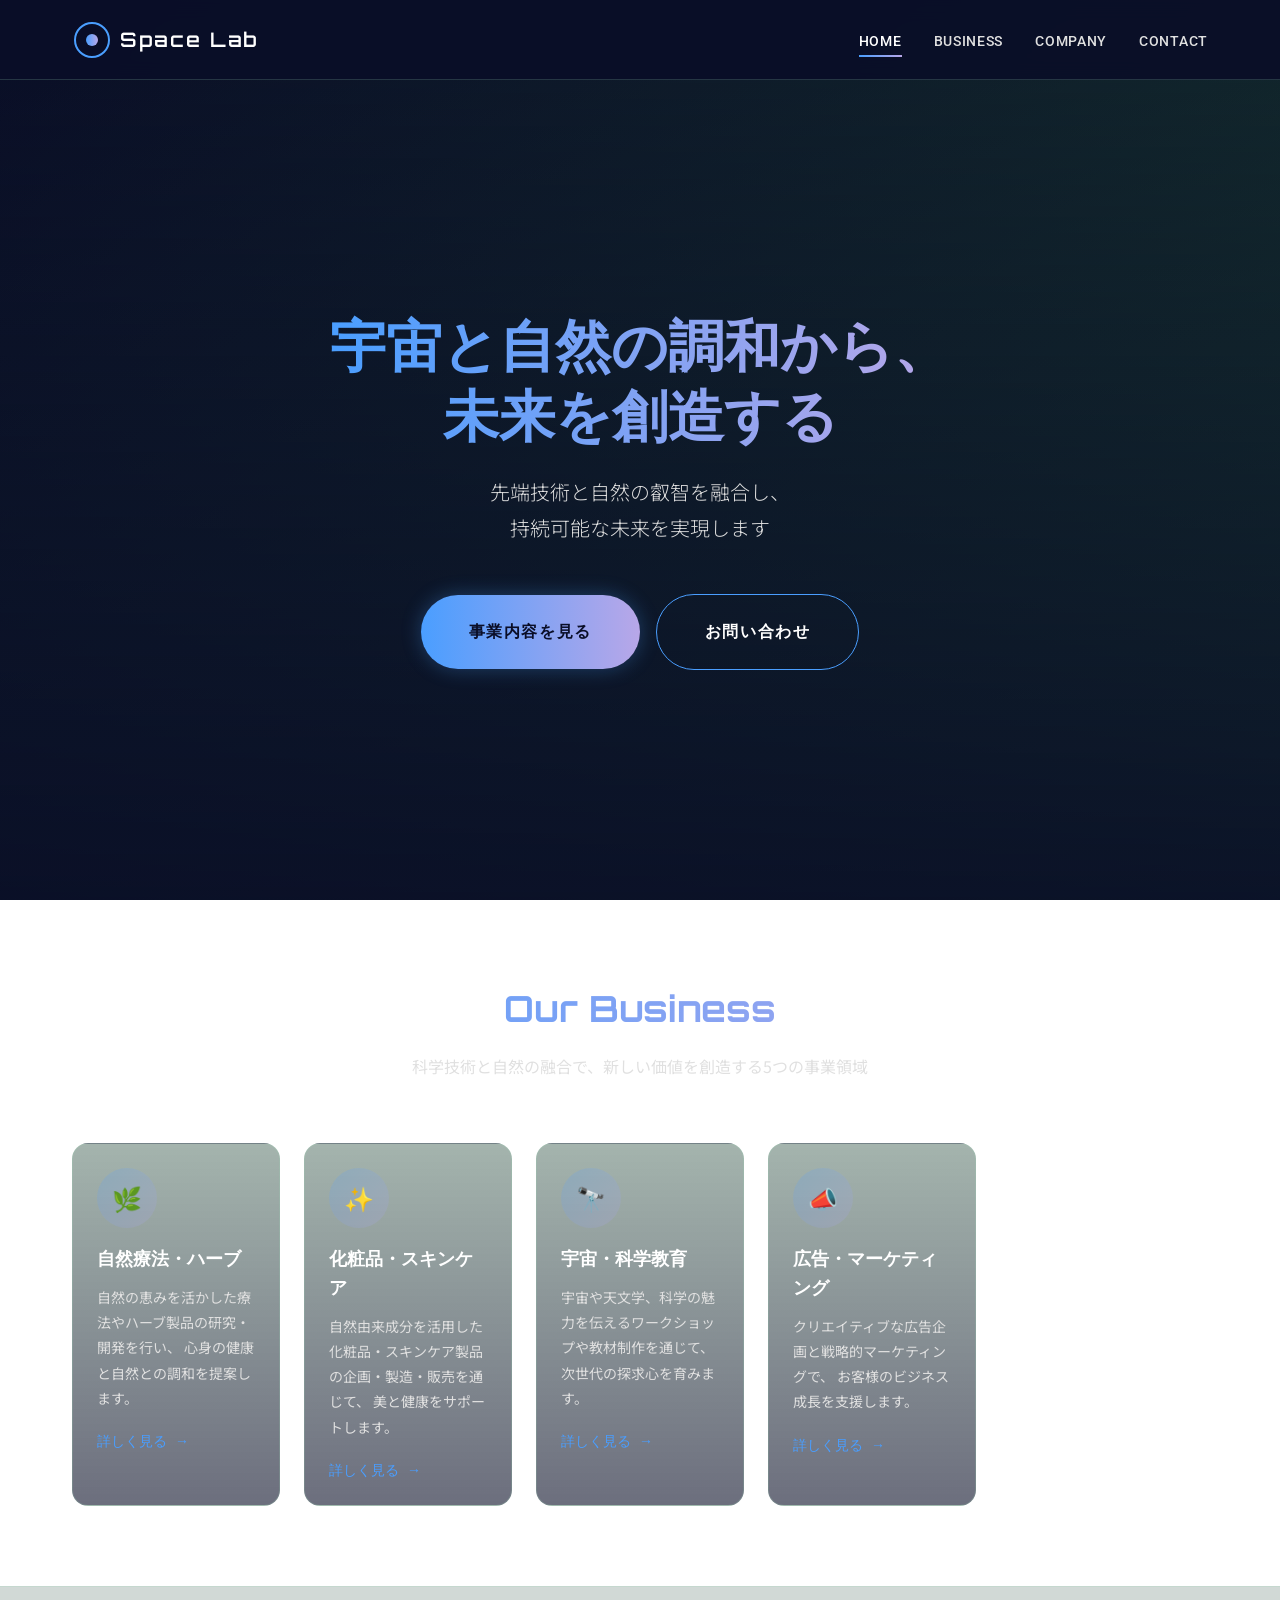
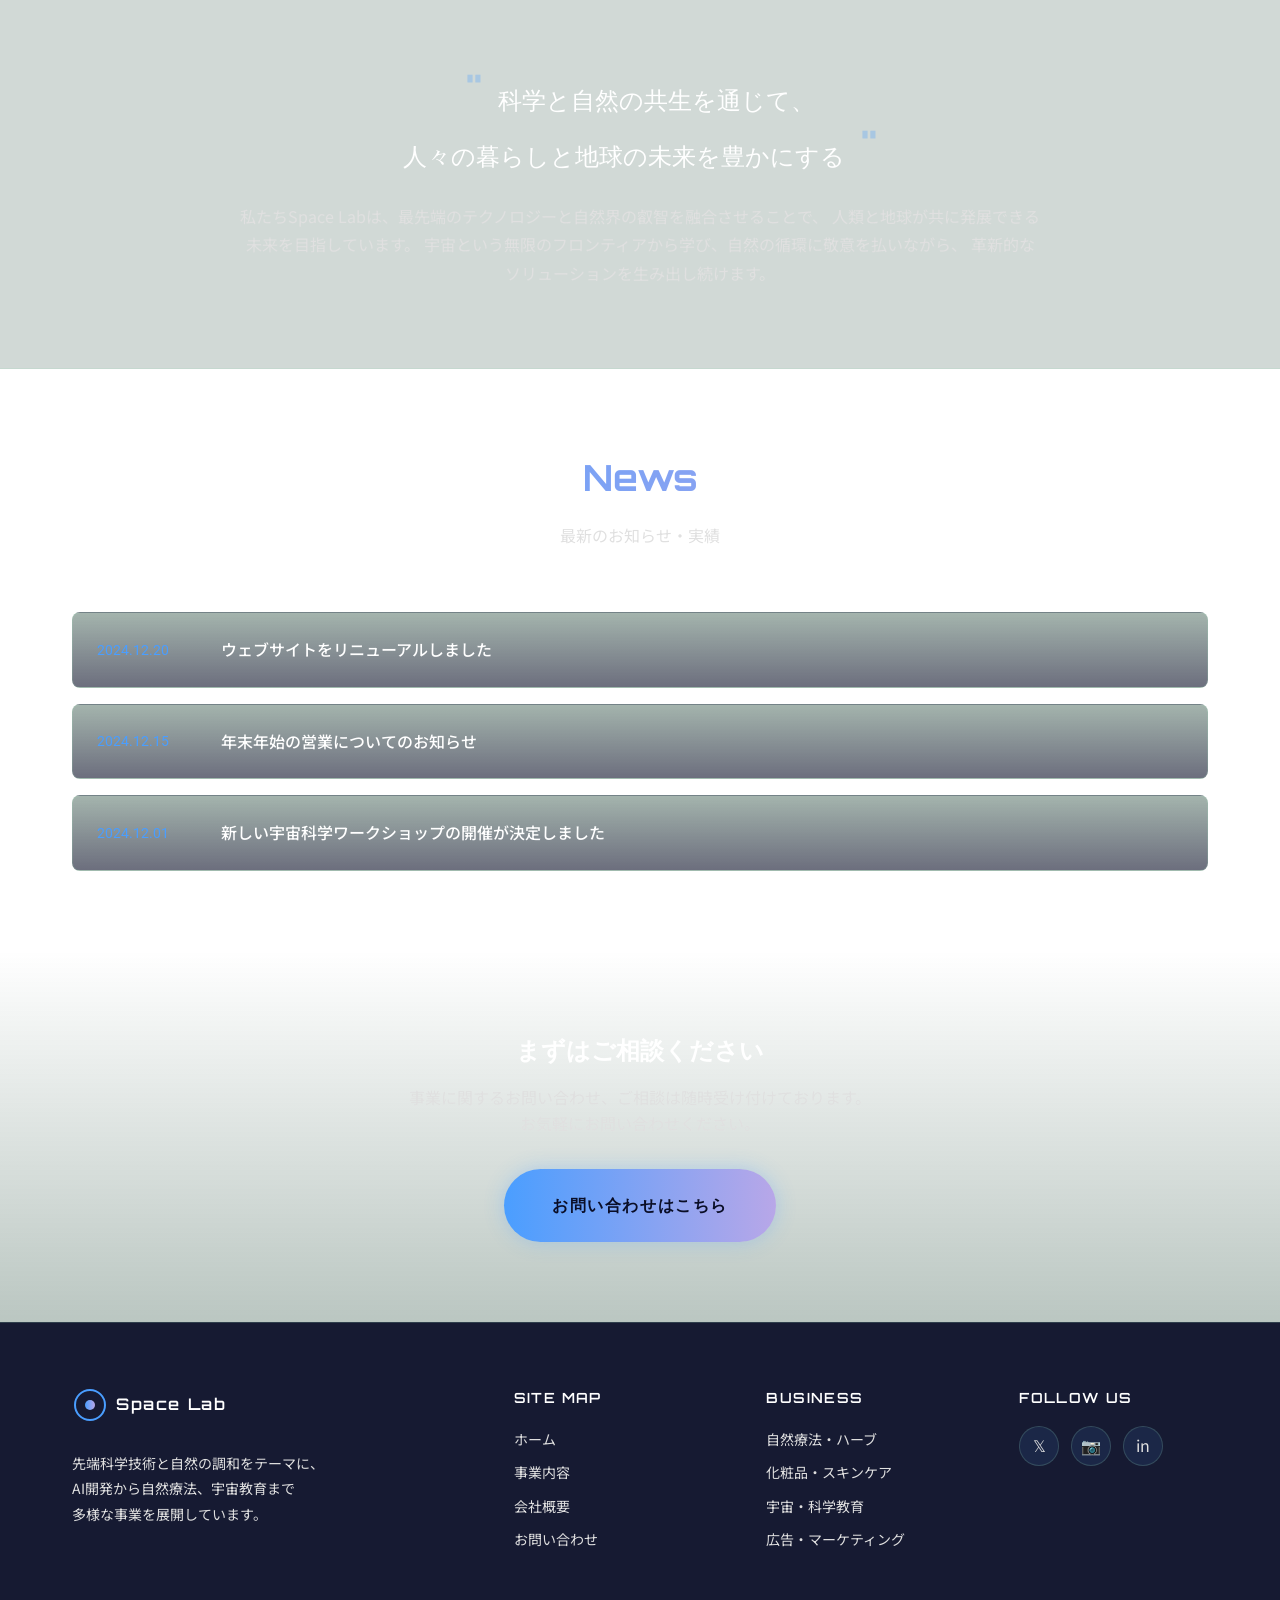
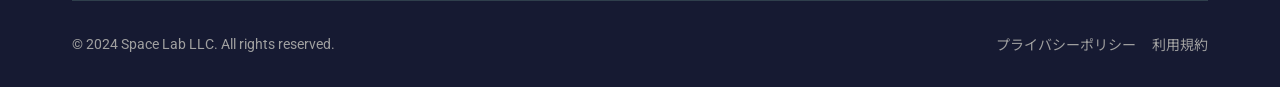
==== commit 9162be8d: "Remove AI/Tech business section" ====
--- a/index.html
+++ b/index.html
@@ -116,19 +116,6 @@
         </header>
         
         <div class="business-grid">
-          <!-- AI・先端技術事業 -->
-          <article class="business-card fade-in delay-1">
-            <div class="business-card__icon" aria-hidden="true">🧠</div>
-            <h3 class="business-card__title">AI・先端技術</h3>
-            <p class="business-card__text">
-              人工知能をはじめとする先端技術の研究・開発・コンサルティングを通じて、
-              ビジネスと社会の課題解決に貢献します。
-            </p>
-            <a href="business.html#ai" class="business-card__link">
-              詳しく見る <span aria-hidden="true">→</span>
-            </a>
-          </article>
-
           <!-- 自然療法・ハーブ事業 -->
           <article class="business-card fade-in delay-2">
             <div class="business-card__icon" aria-hidden="true">🌿</div>
@@ -276,7 +263,6 @@
         <div class="footer__section">
           <h3 class="footer__title">Business</h3>
           <ul class="footer__links">
-            <li><a href="business.html#ai" class="footer__link">AI・先端技術</a></li>
             <li><a href="business.html#herb" class="footer__link">自然療法・ハーブ</a></li>
             <li><a href="business.html#cosmetics" class="footer__link">化粧品・スキンケア</a></li>
             <li><a href="business.html#education" class="footer__link">宇宙・科学教育</a></li>
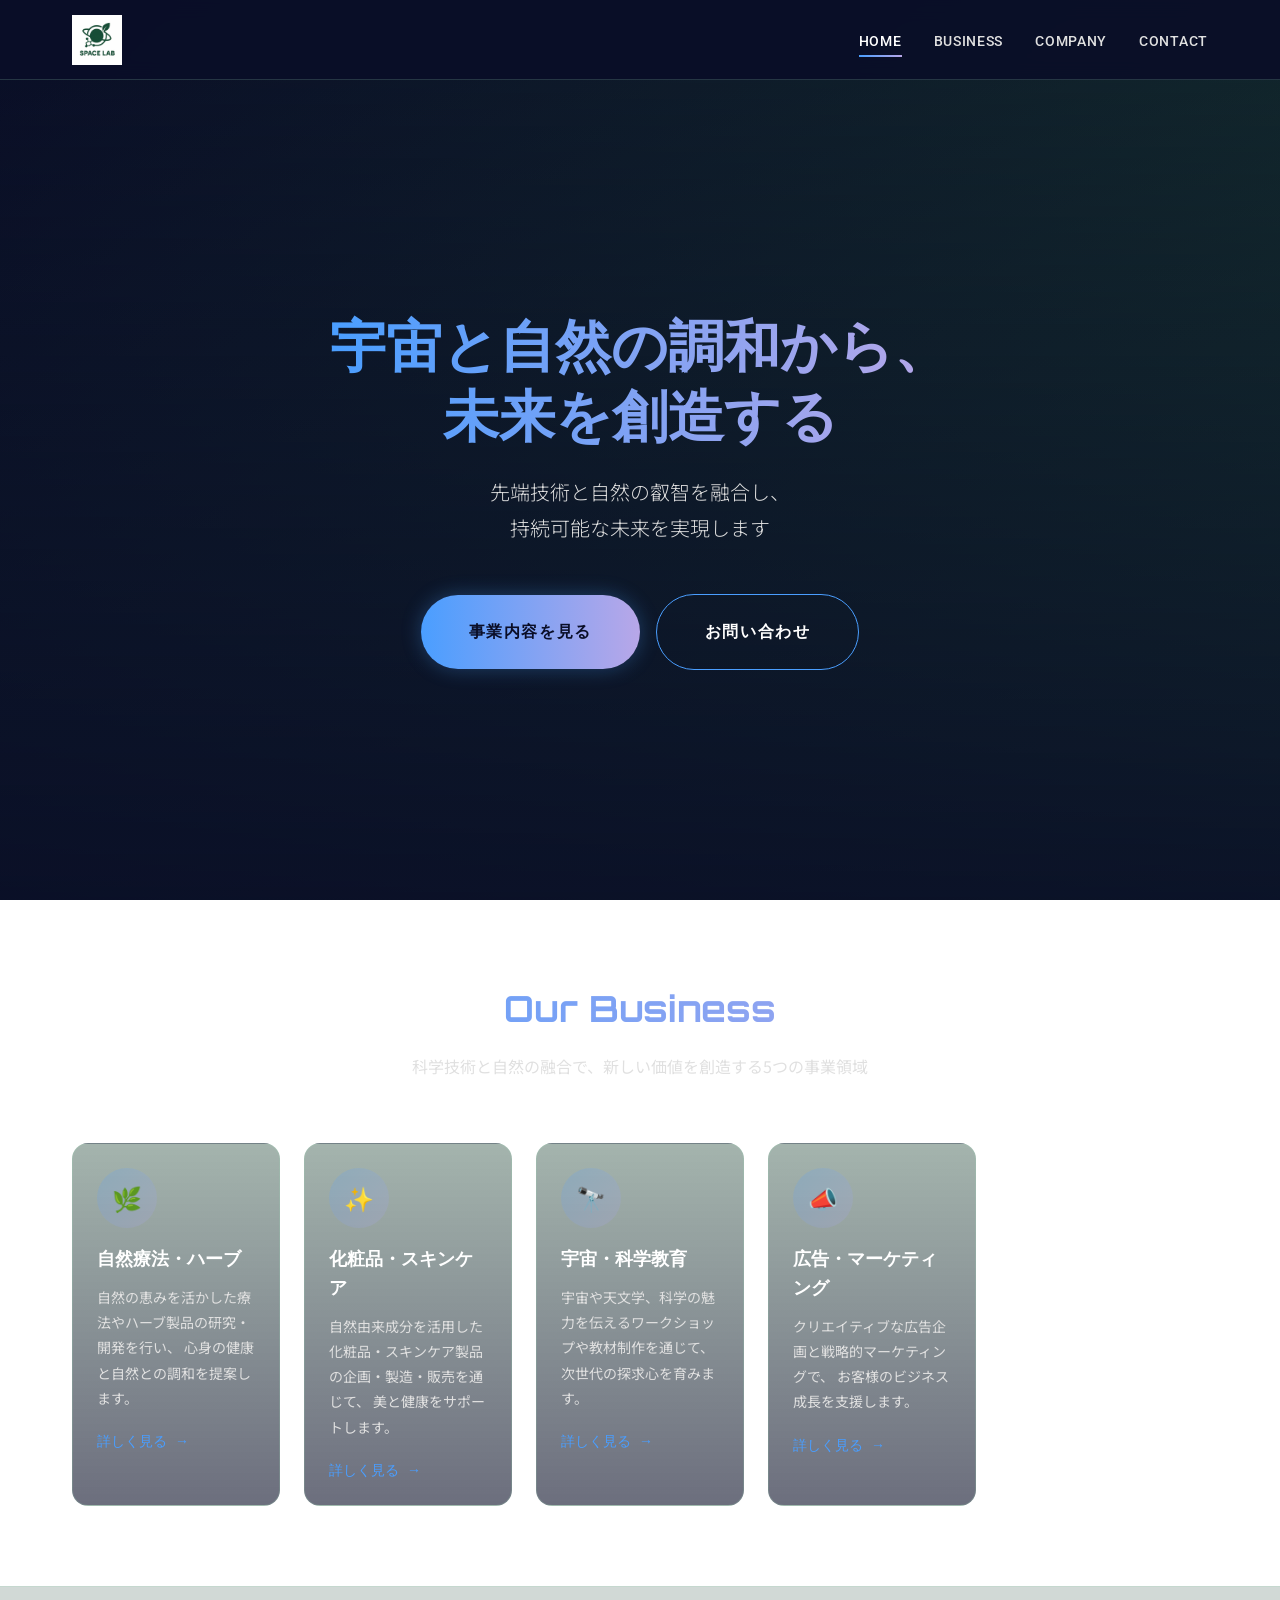
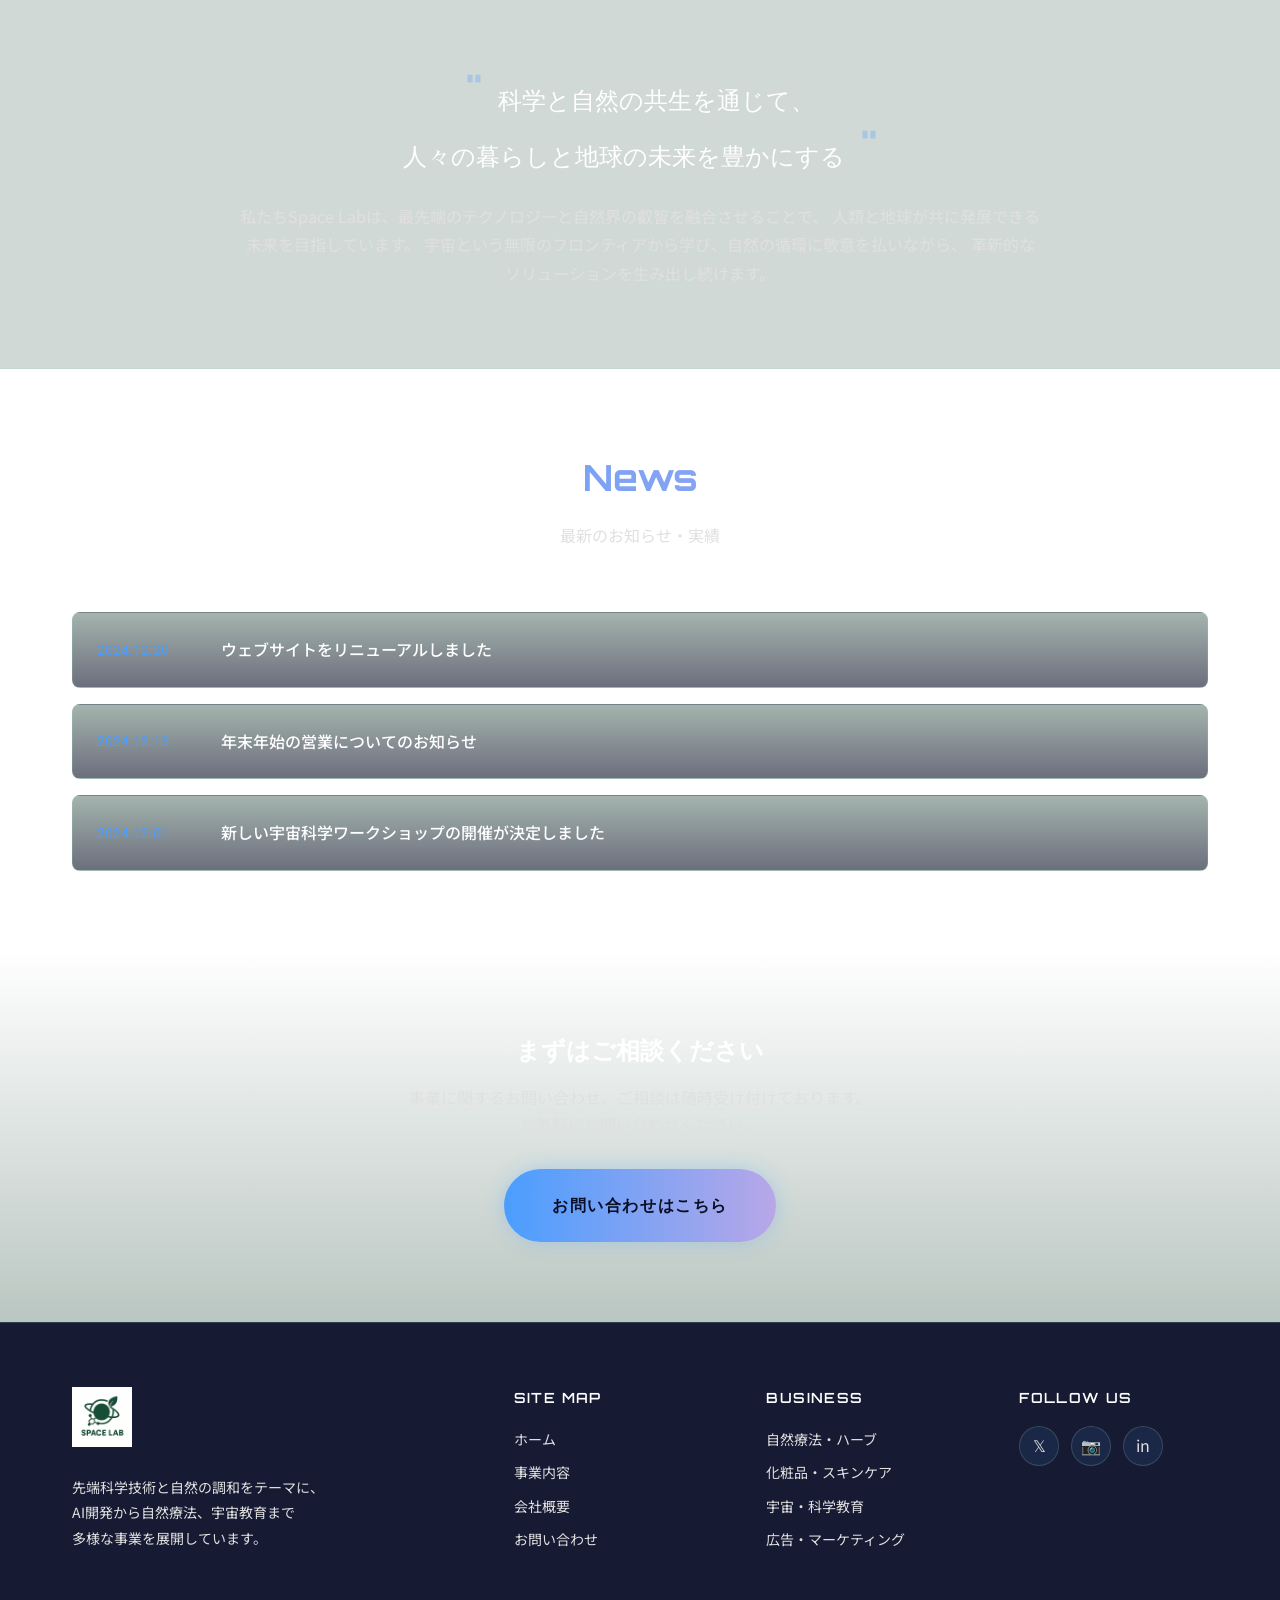
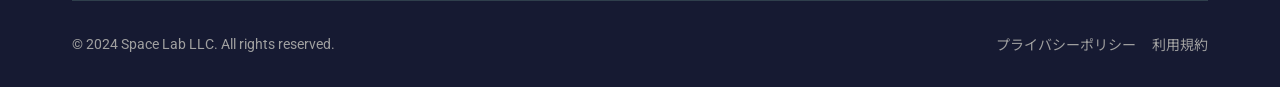
==== commit 423f8784: "Add company logo to header and footer" ====
--- a/index.html
+++ b/index.html
@@ -50,8 +50,7 @@
     <div class="header__inner">
       <!-- ロゴ -->
       <a href="index.html" class="header__logo" aria-label="Space Lab ホーム">
-        <span class="header__logo-icon" aria-hidden="true"></span>
-        <span class="header__logo-text">Space Lab</span>
+        <img src="images/logo.jpeg" alt="Space Lab" class="header__logo-img">
       </a>
       
       <!-- デスクトップナビゲーション -->
@@ -238,8 +237,7 @@
         <!-- 会社情報 -->
         <div class="footer__section">
           <a href="index.html" class="footer__logo" aria-label="Space Lab ホーム">
-            <span class="footer__logo-icon" aria-hidden="true"></span>
-            <span class="footer__logo-text">Space Lab</span>
+            <img src="images/logo.jpeg" alt="Space Lab" class="footer__logo-img">
           </a>
           <p class="footer__description">
             先端科学技術と自然の調和をテーマに、<br>
--- a/css/variables.css
+++ b/css/variables.css
@@ -179,4 +179,4 @@
         --transition: 0s;
         --transition-slow: 0s;
     }
-}+}
--- a/css/common.css
+++ b/css/common.css
@@ -227,37 +227,10 @@
   color: var(--color-text-primary);
 }
 
-.header__logo-icon {
-  width: 40px;
-  height: 40px;
-  display: flex;
-  align-items: center;
-  justify-content: center;
-  position: relative;
-}
-
-.header__logo-icon::before {
-  content: '';
-  position: absolute;
-  width: 36px;
-  height: 36px;
-  border: 2px solid var(--color-accent);
-  border-radius: 50%;
-}
-
-.header__logo-icon::after {
-  content: '';
-  width: 12px;
-  height: 12px;
-  background: var(--gradient-accent);
-  border-radius: 50%;
-}
-
-.header__logo-text {
-  font-family: var(--font-heading);
-  font-size: var(--text-lg);
-  font-weight: var(--font-semibold);
-  letter-spacing: 0.1em;
+.header__logo-img {
+  height: 50px;
+  width: auto;
+  object-fit: contain;
 }
 
 /* ナビゲーション */
@@ -824,37 +797,10 @@
   margin-bottom: var(--space-3);
 }
 
-.footer__logo-icon {
-  width: 36px;
-  height: 36px;
-  display: flex;
-  align-items: center;
-  justify-content: center;
-  position: relative;
-}
-
-.footer__logo-icon::before {
-  content: '';
-  position: absolute;
-  width: 32px;
-  height: 32px;
-  border: 2px solid var(--color-accent);
-  border-radius: 50%;
-}
-
-.footer__logo-icon::after {
-  content: '';
-  width: 10px;
-  height: 10px;
-  background: var(--gradient-accent);
-  border-radius: 50%;
-}
-
-.footer__logo-text {
-  font-family: var(--font-heading);
-  font-size: var(--text-base);
-  font-weight: var(--font-semibold);
-  letter-spacing: 0.1em;
+.footer__logo-img {
+  height: 60px;
+  width: auto;
+  object-fit: contain;
 }
 
 .footer__description {
@@ -1637,3 +1583,4 @@
   border: 0;
 }
 
+
--- a/css/responsive.css
+++ b/css/responsive.css
@@ -328,3 +328,4 @@
   }
 }
 
+
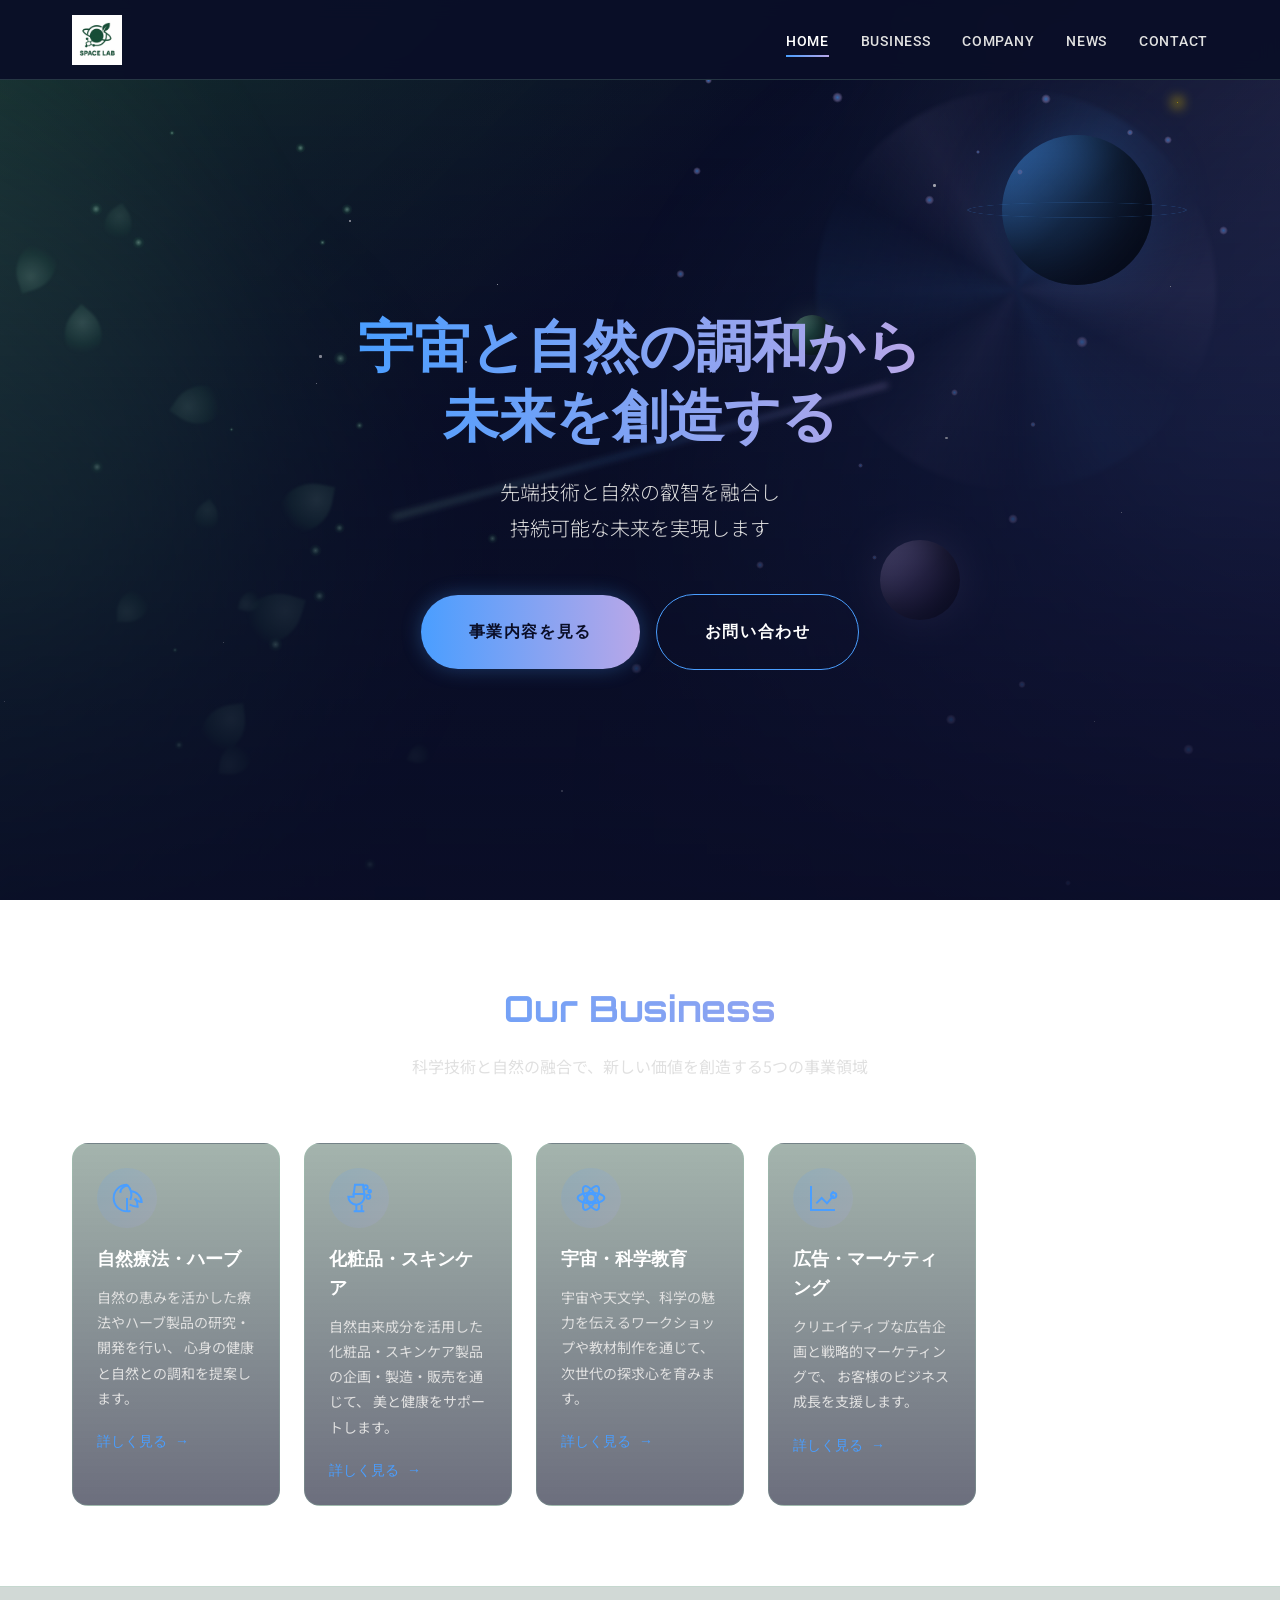
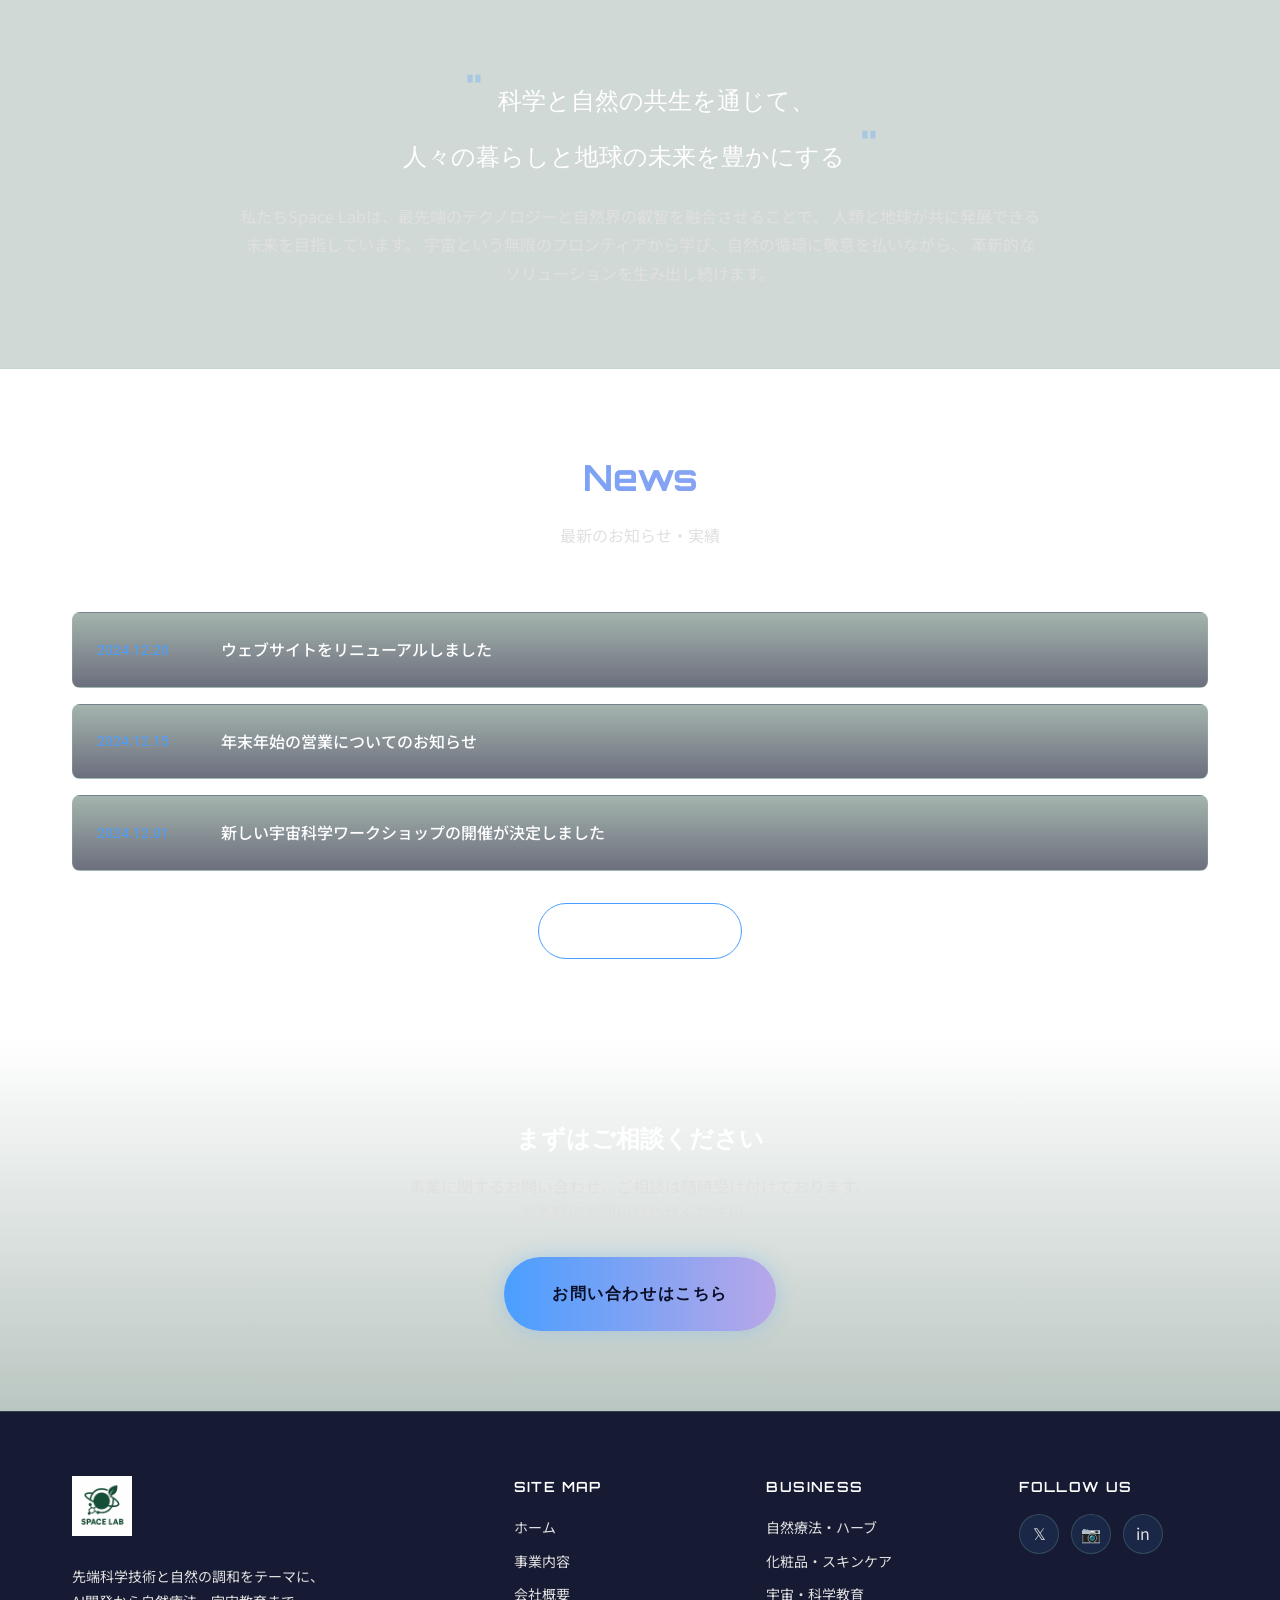
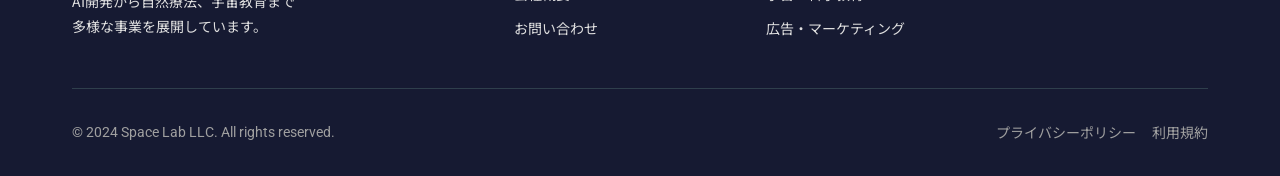
==== commit d1109090: "Add immersive space background, SVG icons, news page, and navigation updates" ====
--- a/index.html
+++ b/index.html
@@ -1,10 +1,11 @@
 <!DOCTYPE html>
 <html lang="ja">
+
 <head>
   <meta charset="UTF-8">
   <meta name="viewport" content="width=device-width, initial-scale=1.0">
   <meta name="description" content="合同会社Space Lab - 先端科学技術と自然の調和をテーマに、AI開発、自然療法、宇宙教育など多様な事業を展開。宇宙と自然の調和から、未来を創造します。">
-  
+
   <!-- OGP設定 -->
   <meta property="og:title" content="合同会社Space Lab | 宇宙と自然の調和から、未来を創造する">
   <meta property="og:description" content="先端科学技術と自然の調和をテーマに、AI開発、自然療法、宇宙教育など多様な事業を展開しています。">
@@ -13,22 +14,24 @@
   <meta property="og:image" content="https://spacelab.co.jp/images/ogp.jpg">
   <meta property="og:site_name" content="合同会社Space Lab">
   <meta property="og:locale" content="ja_JP">
-  
+
   <!-- Twitter Card -->
   <meta name="twitter:card" content="summary_large_image">
   <meta name="twitter:title" content="合同会社Space Lab | 宇宙と自然の調和から、未来を創造する">
   <meta name="twitter:description" content="先端科学技術と自然の調和をテーマに、AI開発、自然療法、宇宙教育など多様な事業を展開しています。">
-  
+
   <title>合同会社Space Lab | 宇宙と自然の調和から、未来を創造する</title>
-  
+
   <!-- ファビコン（プレースホルダー） -->
-  <link rel="icon" href="data:image/svg+xml,<svg xmlns='http://www.w3.org/2000/svg' viewBox='0 0 100 100'><circle cx='50' cy='50' r='40' fill='%230A0E27' stroke='%234A9EFF' stroke-width='4'/><circle cx='50' cy='50' r='15' fill='%234A9EFF'/></svg>">
-  
+  <link rel="icon"
+    href="data:image/svg+xml,<svg xmlns='http://www.w3.org/2000/svg' viewBox='0 0 100 100'><circle cx='50' cy='50' r='40' fill='%230A0E27' stroke='%234A9EFF' stroke-width='4'/><circle cx='50' cy='50' r='15' fill='%234A9EFF'/></svg>">
+
   <!-- CSS読み込み -->
   <link rel="stylesheet" href="css/variables.css">
   <link rel="stylesheet" href="css/common.css">
   <link rel="stylesheet" href="css/responsive.css">
 </head>
+
 <body>
   <!-- ローディング画面 -->
   <div class="loading-screen" id="loading" aria-hidden="true">
@@ -52,17 +55,18 @@
       <a href="index.html" class="header__logo" aria-label="Space Lab ホーム">
         <img src="images/logo.jpeg" alt="Space Lab" class="header__logo-img">
       </a>
-      
+
       <!-- デスクトップナビゲーション -->
       <nav class="nav" role="navigation" aria-label="メインナビゲーション">
         <ul class="nav__list">
           <li><a href="index.html" class="nav__link active">Home</a></li>
           <li><a href="business.html" class="nav__link">Business</a></li>
           <li><a href="company.html" class="nav__link">Company</a></li>
+          <li><a href="news.html" class="nav__link">News</a></li>
           <li><a href="contact.html" class="nav__link">Contact</a></li>
         </ul>
       </nav>
-      
+
       <!-- ハンバーガーメニュー -->
       <button class="hamburger" id="hamburger" aria-label="メニューを開く" aria-expanded="false" aria-controls="mobile-nav">
         <span class="hamburger__line"></span>
@@ -79,22 +83,23 @@
       <li><a href="index.html" class="mobile-nav__link active">Home</a></li>
       <li><a href="business.html" class="mobile-nav__link">Business</a></li>
       <li><a href="company.html" class="mobile-nav__link">Company</a></li>
+      <li><a href="news.html" class="mobile-nav__link">News</a></li>
       <li><a href="contact.html" class="mobile-nav__link">Contact</a></li>
     </ul>
   </nav>
 
   <!-- メインコンテンツ -->
   <main class="main" id="main" role="main">
-    
+
     <!-- ヒーローセクション -->
     <section class="hero" aria-labelledby="hero-title">
       <div class="hero__bg" aria-hidden="true"></div>
       <div class="hero__content">
         <h1 class="hero__title" id="hero-title">
-          宇宙と自然の調和から、<br>未来を創造する
+          宇宙と自然の調和から<br>未来を創造する
         </h1>
         <p class="hero__subtitle">
-          先端技術と自然の叡智を融合し、<br>
+          先端技術と自然の叡智を融合し<br>
           持続可能な未来を実現します
         </p>
         <div class="hero__cta">
@@ -113,11 +118,20 @@
             科学技術と自然の融合で、新しい価値を創造する5つの事業領域
           </p>
         </header>
-        
+
         <div class="business-grid">
           <!-- 自然療法・ハーブ事業 -->
-          <article class="business-card fade-in delay-2">
-            <div class="business-card__icon" aria-hidden="true">🌿</div>
+          <article class="business-card fade-in delay-1">
+            <div class="business-card__icon" aria-hidden="true">
+              <svg viewBox="0 0 24 24" xmlns="http://www.w3.org/2000/svg">
+                <path d="M12 2C6.5 2 2 6.5 2 12s4.5 10 10 10c.9 0 1.8-.1 2.6-.3" />
+                <path d="M12 2c3 3 4 7.5 2.5 11.5" />
+                <path d="M15 7c2 0 4 1 5.5 2.5S23 13 23 15c-2 0-4-1-5.5-2.5" />
+                <path d="M18.5 12.5c1 2 1.5 4 1.5 6-2 0-4-.5-6-1.5" />
+                <path d="M12 22V12" />
+                <path d="M7 8c0-1.5.5-3 2-4s3-1.5 4-1" />
+              </svg>
+            </div>
             <h3 class="business-card__title">自然療法・ハーブ</h3>
             <p class="business-card__text">
               自然の恵みを活かした療法やハーブ製品の研究・開発を行い、
@@ -129,8 +143,19 @@
           </article>
 
           <!-- 化粧品・スキンケア事業 -->
-          <article class="business-card fade-in delay-3">
-            <div class="business-card__icon" aria-hidden="true">✨</div>
+          <article class="business-card fade-in delay-2">
+            <div class="business-card__icon" aria-hidden="true">
+              <svg viewBox="0 0 24 24" xmlns="http://www.w3.org/2000/svg">
+                <path d="M9 2h6l1 7H8L9 2z" />
+                <path d="M8 9h8v2a6 6 0 01-6 6H10a6 6 0 01-6-6h4z" />
+                <path d="M10 17v5" />
+                <path d="M14 17v5" />
+                <path d="M8 22h8" />
+                <circle cx="17" cy="4" r="1.5" />
+                <circle cx="20" cy="7" r="1" />
+                <circle cx="19" cy="11" r="1.5" />
+              </svg>
+            </div>
             <h3 class="business-card__title">化粧品・スキンケア</h3>
             <p class="business-card__text">
               自然由来成分を活用した化粧品・スキンケア製品の企画・製造・販売を通じて、
@@ -142,8 +167,15 @@
           </article>
 
           <!-- 宇宙・科学教育事業 -->
-          <article class="business-card fade-in delay-4">
-            <div class="business-card__icon" aria-hidden="true">🔭</div>
+          <article class="business-card fade-in delay-3">
+            <div class="business-card__icon" aria-hidden="true">
+              <svg viewBox="0 0 24 24" xmlns="http://www.w3.org/2000/svg">
+                <circle cx="12" cy="12" r="3" />
+                <ellipse cx="12" cy="12" rx="10" ry="4" transform="rotate(0)" />
+                <ellipse cx="12" cy="12" rx="10" ry="4" transform="rotate(60 12 12)" />
+                <ellipse cx="12" cy="12" rx="10" ry="4" transform="rotate(120 12 12)" />
+              </svg>
+            </div>
             <h3 class="business-card__title">宇宙・科学教育</h3>
             <p class="business-card__text">
               宇宙や天文学、科学の魅力を伝えるワークショップや教材制作を通じて、
@@ -155,8 +187,15 @@
           </article>
 
           <!-- 広告・マーケティング事業 -->
-          <article class="business-card fade-in delay-5">
-            <div class="business-card__icon" aria-hidden="true">📣</div>
+          <article class="business-card fade-in delay-4">
+            <div class="business-card__icon" aria-hidden="true">
+              <svg viewBox="0 0 24 24" xmlns="http://www.w3.org/2000/svg">
+                <path d="M3 3v18h18" />
+                <path d="M7 16l4-4 4 4 5-6" />
+                <circle cx="20" cy="10" r="2" />
+                <path d="M18.5 8.5L20 7" />
+              </svg>
+            </div>
             <h3 class="business-card__title">広告・マーケティング</h3>
             <p class="business-card__text">
               クリエイティブな広告企画と戦略的マーケティングで、
@@ -196,20 +235,24 @@
           <h2 class="section-header__title" id="news-title">News</h2>
           <p class="section-header__subtitle">最新のお知らせ・実績</p>
         </header>
-        
+
         <div class="news__list">
-          <a href="#" class="news__item fade-in delay-1">
+          <a href="news.html" class="news__item fade-in delay-1">
             <time class="news__date" datetime="2024-12-20">2024.12.20</time>
             <span class="news__title">ウェブサイトをリニューアルしました</span>
           </a>
-          <a href="#" class="news__item fade-in delay-2">
+          <a href="news.html" class="news__item fade-in delay-2">
             <time class="news__date" datetime="2024-12-15">2024.12.15</time>
             <span class="news__title">年末年始の営業についてのお知らせ</span>
           </a>
-          <a href="#" class="news__item fade-in delay-3">
+          <a href="news.html" class="news__item fade-in delay-3">
             <time class="news__date" datetime="2024-12-01">2024.12.01</time>
             <span class="news__title">新しい宇宙科学ワークショップの開催が決定しました</span>
           </a>
+        </div>
+
+        <div class="text-center mt-6 fade-in delay-4">
+          <a href="news.html" class="btn btn--secondary">お知らせ一覧を見る</a>
         </div>
       </div>
     </section>
@@ -299,5 +342,5 @@
   <!-- JavaScript読み込み -->
   <script src="js/main.js"></script>
 </body>
-</html>
-
+
+</html>
--- a/css/variables.css
+++ b/css/variables.css
@@ -180,3 +180,4 @@
         --transition-slow: 0s;
     }
 }
+
--- a/css/common.css
+++ b/css/common.css
@@ -39,7 +39,8 @@
 }
 
 /* ========================================
-   星空背景エフェクト
+   没入型宇宙×自然背景
+   右側: 宇宙 / 左側: 自然
    ======================================== */
 .stars-container {
   position: fixed;
@@ -50,25 +51,420 @@
   pointer-events: none;
   z-index: -1;
   overflow: hidden;
+  perspective: 1500px;
+  transform-style: preserve-3d;
+}
+
+/* ベース背景グラデーション（宇宙×自然の融合） */
+.cosmic-bg {
+  position: absolute;
+  top: 0;
+  left: 0;
+  width: 100%;
+  height: 100%;
+  background: 
+    linear-gradient(135deg, 
+      rgba(27, 67, 50, 0.9) 0%, 
+      rgba(10, 14, 39, 0.95) 40%,
+      rgba(10, 14, 39, 1) 60%,
+      rgba(20, 10, 50, 1) 100%);
+}
+
+/* 自然側（左）のオーラ */
+.nature-glow {
+  position: absolute;
+  top: 0;
+  left: -20%;
+  width: 70%;
+  height: 120%;
+  background: 
+    radial-gradient(ellipse at 30% 50%, rgba(45, 106, 79, 0.4) 0%, transparent 50%),
+    radial-gradient(ellipse at 10% 30%, rgba(149, 213, 178, 0.2) 0%, transparent 40%),
+    radial-gradient(ellipse at 20% 80%, rgba(27, 67, 50, 0.5) 0%, transparent 45%);
+  animation: nature-pulse 8s ease-in-out infinite;
+  filter: blur(40px);
+}
+
+@keyframes nature-pulse {
+  0%, 100% {
+    transform: scale(1) translateX(0);
+    opacity: 0.8;
+  }
+  50% {
+    transform: scale(1.1) translateX(20px);
+    opacity: 1;
+  }
+}
+
+/* 宇宙側（右）の銀河 */
+.galaxy {
+  position: absolute;
+  top: -50%;
+  right: -30%;
+  width: 120%;
+  height: 200%;
+  background: 
+    radial-gradient(ellipse at 70% 50%, rgba(74, 158, 255, 0.15) 0%, transparent 40%),
+    radial-gradient(ellipse at 90% 30%, rgba(184, 167, 232, 0.2) 0%, transparent 35%),
+    radial-gradient(ellipse at 80% 70%, rgba(100, 100, 200, 0.15) 0%, transparent 45%);
+  animation: galaxy-rotate 120s linear infinite;
+  filter: blur(30px);
+}
+
+@keyframes galaxy-rotate {
+  0% {
+    transform: rotate(0deg);
+  }
+  100% {
+    transform: rotate(360deg);
+  }
+}
+
+/* 渦巻き銀河 */
+.spiral-galaxy {
+  position: absolute;
+  top: 10%;
+  right: 5%;
+  width: 400px;
+  height: 400px;
+  border-radius: 50%;
+  background: 
+    conic-gradient(from 0deg, 
+      transparent 0deg, 
+      rgba(74, 158, 255, 0.1) 30deg, 
+      transparent 60deg,
+      rgba(184, 167, 232, 0.1) 90deg,
+      transparent 120deg,
+      rgba(74, 158, 255, 0.08) 150deg,
+      transparent 180deg,
+      rgba(184, 167, 232, 0.08) 210deg,
+      transparent 240deg,
+      rgba(74, 158, 255, 0.1) 270deg,
+      transparent 300deg,
+      rgba(184, 167, 232, 0.1) 330deg,
+      transparent 360deg);
+  animation: spiral-spin 60s linear infinite;
+  filter: blur(2px);
+}
+
+@keyframes spiral-spin {
+  0% {
+    transform: rotate(0deg) scale(1);
+  }
+  50% {
+    transform: rotate(180deg) scale(1.1);
+  }
+  100% {
+    transform: rotate(360deg) scale(1);
+  }
+}
+
+/* 惑星 */
+.planet {
+  position: absolute;
+  border-radius: 50%;
+  box-shadow: inset -20px -10px 40px rgba(0, 0, 0, 0.6);
+}
+
+.planet--large {
+  top: 15%;
+  right: 10%;
+  width: 150px;
+  height: 150px;
+  background: linear-gradient(135deg, #4A9EFF 0%, #1a3a5c 50%, #0a1628 100%);
+  animation: planet-float 20s ease-in-out infinite;
+  box-shadow: 
+    inset -30px -20px 50px rgba(0, 0, 0, 0.7),
+    0 0 60px rgba(74, 158, 255, 0.3);
+}
+
+.planet--medium {
+  top: 60%;
+  right: 25%;
+  width: 80px;
+  height: 80px;
+  background: linear-gradient(135deg, #B8A7E8 0%, #5a4a7a 50%, #2a1a4a 100%);
+  animation: planet-float 15s ease-in-out infinite reverse;
+  box-shadow: 
+    inset -15px -10px 30px rgba(0, 0, 0, 0.7),
+    0 0 40px rgba(184, 167, 232, 0.3);
+}
+
+.planet--small {
+  top: 35%;
+  right: 35%;
+  width: 40px;
+  height: 40px;
+  background: linear-gradient(135deg, #95D5B2 0%, #2D6A4F 50%, #1B4332 100%);
+  animation: planet-float 25s ease-in-out infinite;
+  box-shadow: 
+    inset -8px -5px 15px rgba(0, 0, 0, 0.7),
+    0 0 25px rgba(149, 213, 178, 0.3);
+}
+
+/* 惑星のリング */
+.planet--large::after {
+  content: '';
+  position: absolute;
+  top: 50%;
+  left: 50%;
+  width: 220px;
+  height: 60px;
+  border: 2px solid rgba(74, 158, 255, 0.3);
+  border-radius: 50%;
+  transform: translate(-50%, -50%) rotateX(75deg);
+}
+
+@keyframes planet-float {
+  0%, 100% {
+    transform: translateY(0) translateX(0);
+  }
+  25% {
+    transform: translateY(-20px) translateX(10px);
+  }
+  50% {
+    transform: translateY(-10px) translateX(-15px);
+  }
+  75% {
+    transform: translateY(-25px) translateX(5px);
+  }
+}
+
+/* 星のレイヤー */
+.stars-layer {
+  position: absolute;
+  top: 0;
+  left: 0;
+  width: 200%;
+  height: 200%;
+}
+
+.stars-layer--back {
+  animation: stars-drift 180s linear infinite;
+}
+
+.stars-layer--middle {
+  animation: stars-drift 120s linear infinite reverse;
+}
+
+.stars-layer--front {
+  animation: stars-drift 80s linear infinite;
+}
+
+@keyframes stars-drift {
+  0% {
+    transform: translate(0, 0) rotate(0deg);
+  }
+  100% {
+    transform: translate(-25%, -25%) rotate(10deg);
+  }
 }
 
 .star {
   position: absolute;
-  background: var(--color-text-primary);
+  background: #ffffff;
   border-radius: 50%;
+  animation: star-twinkle var(--star-duration, 3s) ease-in-out infinite;
+  animation-delay: var(--star-delay, 0s);
+}
+
+.star--bright {
+  box-shadow: 0 0 10px 3px rgba(255, 255, 255, 0.5);
+}
+
+.star--colored {
+  background: var(--star-color, #ffffff);
+  box-shadow: 0 0 12px 4px var(--star-color, #ffffff);
+}
+
+@keyframes star-twinkle {
+  0%, 100% {
+    opacity: 0.3;
+    transform: scale(0.8);
+  }
+  50% {
+    opacity: var(--star-opacity, 1);
+    transform: scale(1.2);
+  }
+}
+
+/* 流れ星（ゆっくり） */
+.shooting-star {
+  position: absolute;
+  width: 180px;
+  height: 2px;
+  background: linear-gradient(90deg, rgba(255, 255, 255, 1), rgba(74, 158, 255, 0.5), transparent);
+  border-radius: 2px;
   opacity: 0;
-  animation: twinkle var(--star-duration, 3s) ease-in-out infinite;
-  animation-delay: var(--star-delay, 0s);
-}
-
-@keyframes twinkle {
+  transform: rotate(-45deg);
+  animation: shooting-fall var(--shooting-duration, 8s) ease-in-out infinite;
+  animation-delay: var(--shooting-delay, 0s);
+}
+
+@keyframes shooting-fall {
+  0% {
+    opacity: 0;
+    transform: translateX(0) translateY(0) rotate(-45deg) scaleX(0.3);
+  }
+  3% {
+    opacity: 0.8;
+    transform: translateX(30px) translateY(30px) rotate(-45deg) scaleX(0.8);
+  }
+  8% {
+    opacity: 1;
+    transform: translateX(100px) translateY(100px) rotate(-45deg) scaleX(1);
+  }
+  15% {
+    opacity: 0.6;
+    transform: translateX(250px) translateY(250px) rotate(-45deg) scaleX(1.2);
+  }
+  25% {
+    opacity: 0;
+    transform: translateX(450px) translateY(450px) rotate(-45deg) scaleX(1.5);
+  }
+  100% {
+    opacity: 0;
+  }
+}
+
+/* 自然の葉っぱ・植物要素 */
+.leaf {
+  position: absolute;
+  left: 0;
+  width: var(--leaf-size, 30px);
+  height: var(--leaf-size, 30px);
+  background: radial-gradient(ellipse at 30% 30%, 
+    rgba(149, 213, 178, var(--leaf-opacity, 0.3)) 0%, 
+    rgba(45, 106, 79, var(--leaf-opacity, 0.2)) 50%,
+    transparent 70%);
+  border-radius: 0 70% 0 70%;
+  transform: rotate(var(--leaf-rotation, 45deg));
+  animation: leaf-sway var(--leaf-duration, 10s) ease-in-out infinite;
+  animation-delay: var(--leaf-delay, 0s);
+  filter: blur(1px);
+}
+
+@keyframes leaf-sway {
   0%, 100% {
-    opacity: 0;
-    transform: scale(0.5);
+    transform: rotate(var(--leaf-rotation, 45deg)) translateY(0) translateX(0);
+    opacity: var(--leaf-opacity, 0.3);
+  }
+  25% {
+    transform: rotate(calc(var(--leaf-rotation, 45deg) + 10deg)) translateY(-20px) translateX(10px);
   }
   50% {
-    opacity: var(--star-opacity, 0.8);
-    transform: scale(1);
+    transform: rotate(calc(var(--leaf-rotation, 45deg) - 5deg)) translateY(-40px) translateX(-5px);
+    opacity: calc(var(--leaf-opacity, 0.3) + 0.1);
+  }
+  75% {
+    transform: rotate(calc(var(--leaf-rotation, 45deg) + 5deg)) translateY(-20px) translateX(15px);
+  }
+}
+
+/* 有機的な光の粒子（自然側） */
+.nature-particle {
+  position: absolute;
+  left: 0;
+  width: var(--particle-size, 8px);
+  height: var(--particle-size, 8px);
+  background: radial-gradient(circle, 
+    rgba(149, 213, 178, 0.8) 0%, 
+    rgba(45, 106, 79, 0.4) 40%,
+    transparent 70%);
+  border-radius: 50%;
+  animation: nature-float var(--float-duration, 15s) ease-in-out infinite;
+  animation-delay: var(--float-delay, 0s);
+}
+
+@keyframes nature-float {
+  0%, 100% {
+    transform: translateY(0) translateX(0) scale(1);
+    opacity: 0.4;
+  }
+  25% {
+    transform: translateY(-50px) translateX(30px) scale(1.2);
+    opacity: 0.8;
+  }
+  50% {
+    transform: translateY(-20px) translateX(-20px) scale(0.8);
+    opacity: 0.5;
+  }
+  75% {
+    transform: translateY(-60px) translateX(20px) scale(1.1);
+    opacity: 0.9;
+  }
+}
+
+/* 宇宙の光の粒子（右側） */
+.space-particle {
+  position: absolute;
+  right: 0;
+  width: var(--particle-size, 6px);
+  height: var(--particle-size, 6px);
+  background: radial-gradient(circle, 
+    rgba(74, 158, 255, 0.9) 0%, 
+    rgba(184, 167, 232, 0.5) 40%,
+    transparent 70%);
+  border-radius: 50%;
+  animation: space-float var(--float-duration, 20s) ease-in-out infinite;
+  animation-delay: var(--float-delay, 0s);
+}
+
+@keyframes space-float {
+  0%, 100% {
+    transform: translateY(0) translateX(0) scale(1);
+    opacity: 0.5;
+  }
+  33% {
+    transform: translateY(-40px) translateX(-40px) scale(1.3);
+    opacity: 1;
+  }
+  66% {
+    transform: translateY(-80px) translateX(20px) scale(0.9);
+    opacity: 0.6;
+  }
+}
+
+/* つながりの光線（宇宙と自然をつなぐ） */
+.connection-beam {
+  position: absolute;
+  top: 50%;
+  left: 30%;
+  width: 40%;
+  height: 2px;
+  background: linear-gradient(90deg, 
+    rgba(149, 213, 178, 0.5) 0%,
+    rgba(74, 158, 255, 0.3) 50%,
+    rgba(184, 167, 232, 0.5) 100%);
+  transform: rotate(-15deg);
+  animation: beam-pulse 5s ease-in-out infinite;
+  filter: blur(3px);
+}
+
+.connection-beam:nth-child(2) {
+  top: 30%;
+  left: 20%;
+  width: 50%;
+  transform: rotate(10deg);
+  animation-delay: 1.5s;
+}
+
+.connection-beam:nth-child(3) {
+  top: 70%;
+  left: 25%;
+  width: 45%;
+  transform: rotate(-5deg);
+  animation-delay: 3s;
+}
+
+@keyframes beam-pulse {
+  0%, 100% {
+    opacity: 0.2;
+    transform: rotate(var(--beam-rotation, -15deg)) scaleX(1);
+  }
+  50% {
+    opacity: 0.5;
+    transform: rotate(var(--beam-rotation, -15deg)) scaleX(1.1);
   }
 }
 
@@ -615,10 +1011,18 @@
   display: flex;
   align-items: center;
   justify-content: center;
-  background: linear-gradient(135deg, rgba(74, 158, 255, 0.2) 0%, rgba(184, 167, 232, 0.2) 100%);
+  background: linear-gradient(135deg, rgba(74, 158, 255, 0.15) 0%, rgba(184, 167, 232, 0.15) 100%);
   border-radius: 50%;
   margin-bottom: var(--space-4);
   font-size: var(--text-2xl);
+}
+
+.business-card__icon svg {
+  width: 32px;
+  height: 32px;
+  stroke: var(--color-accent);
+  stroke-width: 1.5;
+  fill: none;
 }
 
 .business-card__title {
@@ -739,6 +1143,102 @@
   font-size: var(--text-base);
   color: var(--color-text-primary);
   font-weight: var(--font-medium);
+}
+
+/* ========================================
+   ニュース一覧ページ
+   ======================================== */
+.news-list {
+  display: flex;
+  flex-direction: column;
+  gap: var(--space-5);
+}
+
+.news-card {
+  display: flex;
+  flex-direction: column;
+  gap: var(--space-4);
+  padding: var(--space-6);
+  background: var(--gradient-card);
+  border: 1px solid var(--border-color);
+  border-radius: var(--border-radius-lg);
+  transition: var(--transition);
+}
+
+.news-card:hover {
+  border-color: var(--border-color-hover);
+  transform: translateY(-4px);
+  box-shadow: var(--shadow-lg);
+}
+
+.news-card__date {
+  display: flex;
+  flex-direction: column;
+  align-items: flex-start;
+  gap: 2px;
+}
+
+.news-card__year {
+  font-family: var(--font-accent);
+  font-size: var(--text-xs);
+  color: var(--color-text-muted);
+}
+
+.news-card__day {
+  font-family: var(--font-heading);
+  font-size: var(--text-xl);
+  font-weight: var(--font-bold);
+  color: var(--color-accent);
+}
+
+.news-card__content {
+  flex: 1;
+}
+
+.news-card__category {
+  display: inline-block;
+  font-family: var(--font-accent);
+  font-size: var(--text-xs);
+  font-weight: var(--font-medium);
+  color: var(--color-light-mint);
+  background: rgba(149, 213, 178, 0.15);
+  padding: 4px 12px;
+  border-radius: var(--border-radius-full);
+  margin-bottom: var(--space-3);
+}
+
+.news-card__title {
+  font-size: var(--text-lg);
+  font-weight: var(--font-semibold);
+  color: var(--color-text-primary);
+  margin-bottom: var(--space-3);
+  line-height: var(--leading-tight);
+}
+
+.news-card__excerpt {
+  font-size: var(--text-sm);
+  color: var(--color-text-secondary);
+  line-height: var(--leading-relaxed);
+}
+
+@media (min-width: 768px) {
+  .news-card {
+    flex-direction: row;
+    gap: var(--space-6);
+  }
+
+  .news-card__date {
+    flex-shrink: 0;
+    width: 80px;
+    align-items: center;
+    text-align: center;
+    padding-right: var(--space-6);
+    border-right: 1px solid var(--border-color);
+  }
+
+  .news-card__day {
+    font-size: var(--text-2xl);
+  }
 }
 
 /* ========================================
@@ -1118,10 +1618,18 @@
   display: flex;
   align-items: center;
   justify-content: center;
-  background: linear-gradient(135deg, rgba(74, 158, 255, 0.2) 0%, rgba(184, 167, 232, 0.2) 100%);
+  background: linear-gradient(135deg, rgba(74, 158, 255, 0.15) 0%, rgba(184, 167, 232, 0.15) 100%);
   border-radius: 50%;
   margin-bottom: var(--space-4);
   font-size: var(--text-3xl);
+}
+
+.business-detail__icon svg {
+  width: 40px;
+  height: 40px;
+  stroke: var(--color-accent);
+  stroke-width: 1.5;
+  fill: none;
 }
 
 .business-detail__title {
--- a/css/responsive.css
+++ b/css/responsive.css
@@ -329,3 +329,4 @@
 }
 
 
+
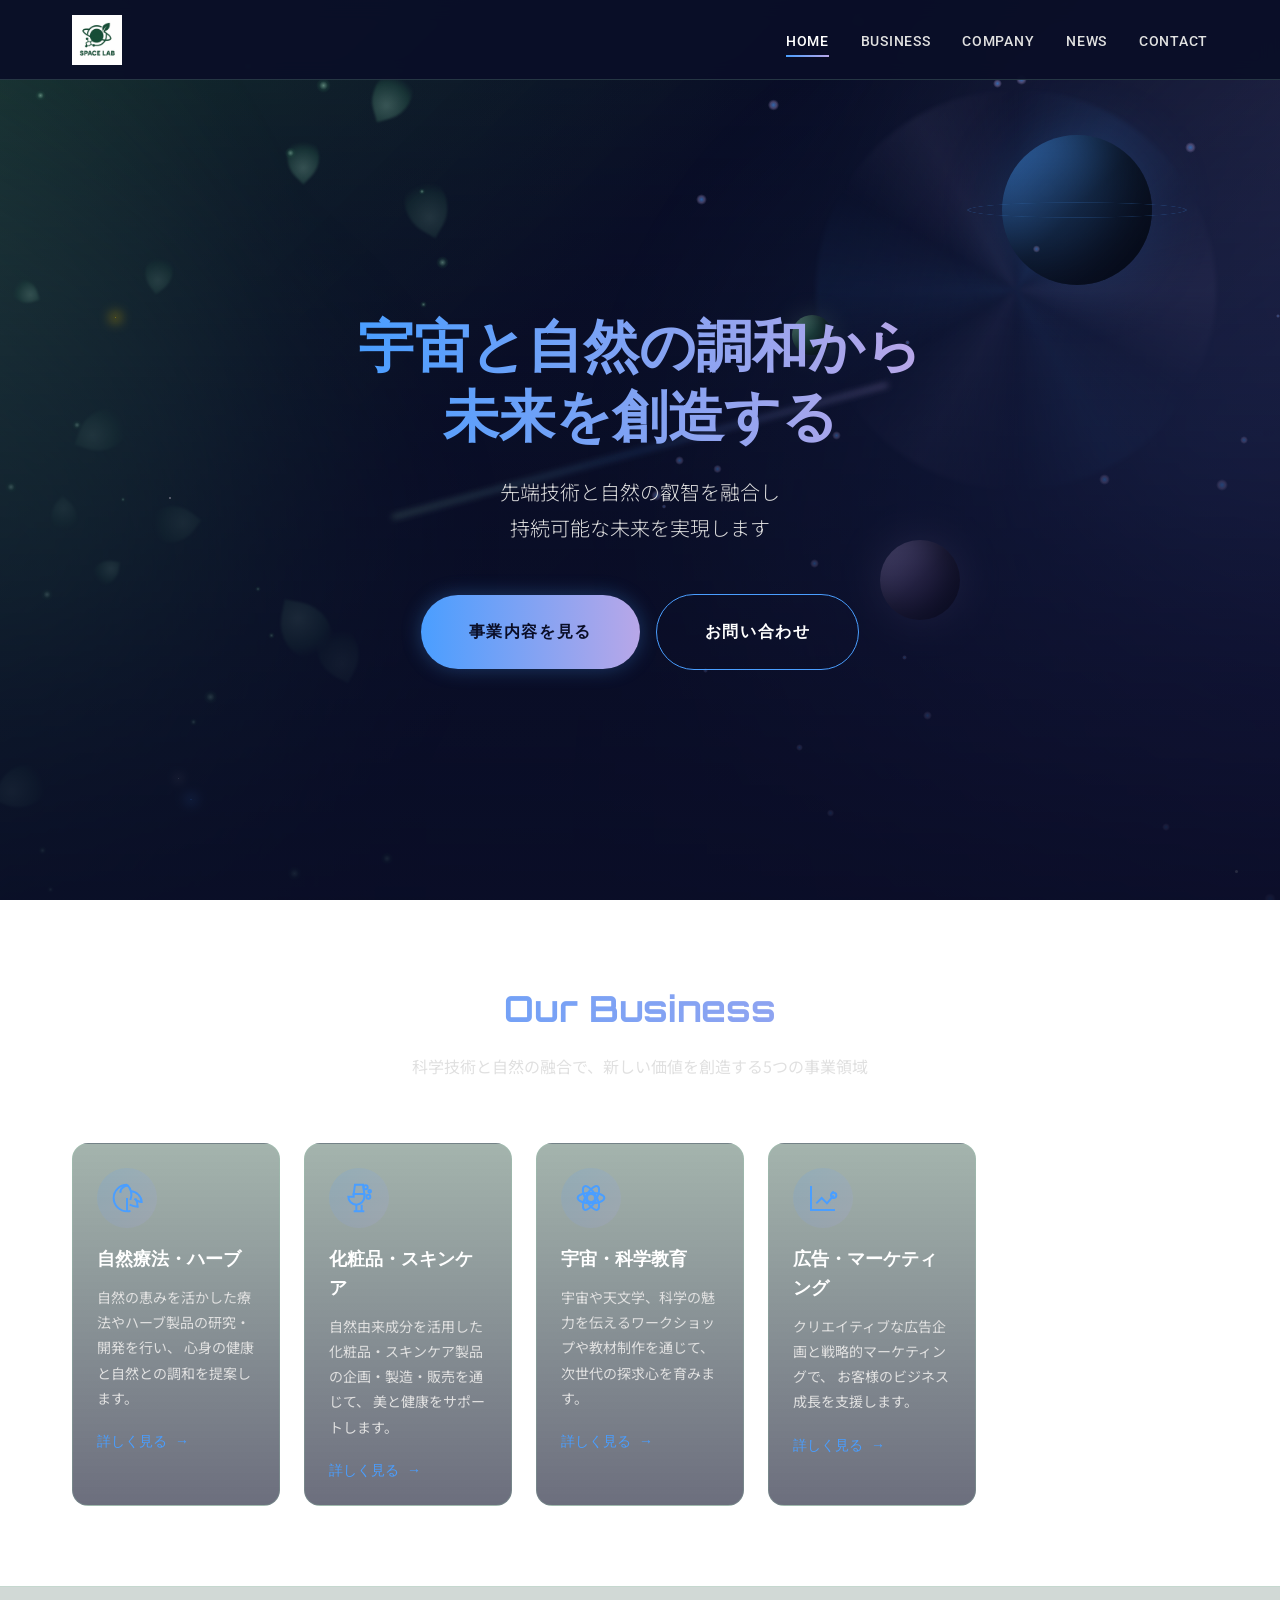
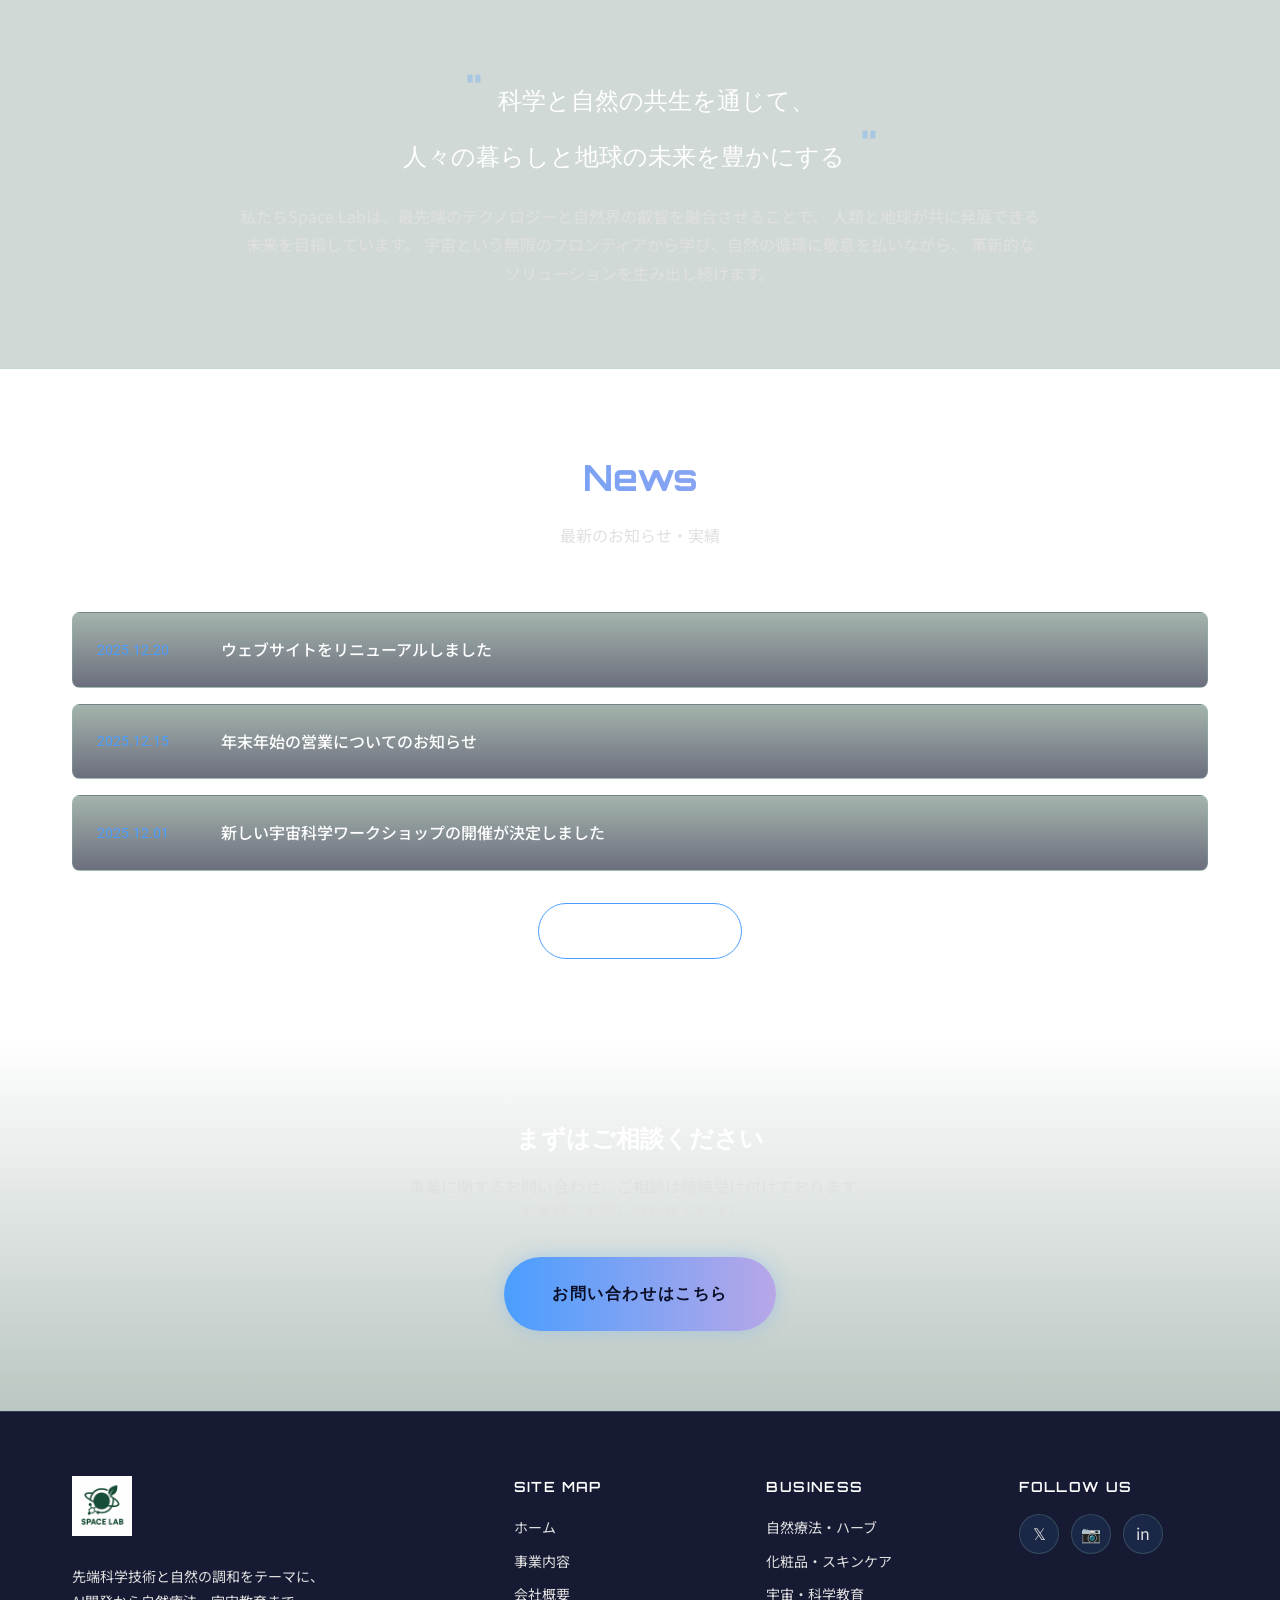
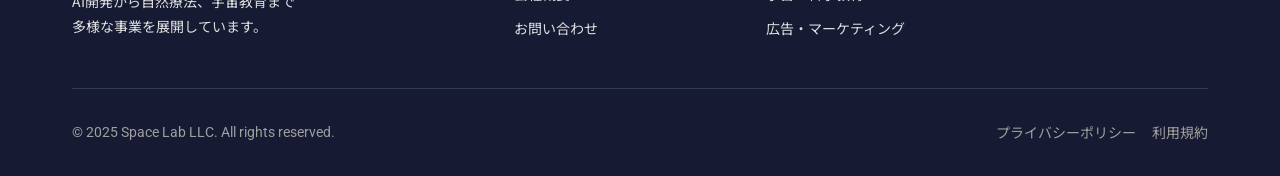
==== commit a0fc5043: "Update year from 2024 to 2025" ====
--- a/index.html
+++ b/index.html
@@ -238,15 +238,15 @@
 
         <div class="news__list">
           <a href="news.html" class="news__item fade-in delay-1">
-            <time class="news__date" datetime="2024-12-20">2024.12.20</time>
+            <time class="news__date" datetime="2025-12-20">2025.12.20</time>
             <span class="news__title">ウェブサイトをリニューアルしました</span>
           </a>
           <a href="news.html" class="news__item fade-in delay-2">
-            <time class="news__date" datetime="2024-12-15">2024.12.15</time>
+            <time class="news__date" datetime="2025-12-15">2025.12.15</time>
             <span class="news__title">年末年始の営業についてのお知らせ</span>
           </a>
           <a href="news.html" class="news__item fade-in delay-3">
-            <time class="news__date" datetime="2024-12-01">2024.12.01</time>
+            <time class="news__date" datetime="2025-12-01">2025.12.01</time>
             <span class="news__title">新しい宇宙科学ワークショップの開催が決定しました</span>
           </a>
         </div>
@@ -330,7 +330,7 @@
 
       <!-- コピーライト -->
       <div class="footer__bottom">
-        <p class="footer__copyright">© 2024 Space Lab LLC. All rights reserved.</p>
+        <p class="footer__copyright">© 2025 Space Lab LLC. All rights reserved.</p>
         <div class="footer__legal">
           <a href="#" class="footer__legal-link">プライバシーポリシー</a>
           <a href="#" class="footer__legal-link">利用規約</a>
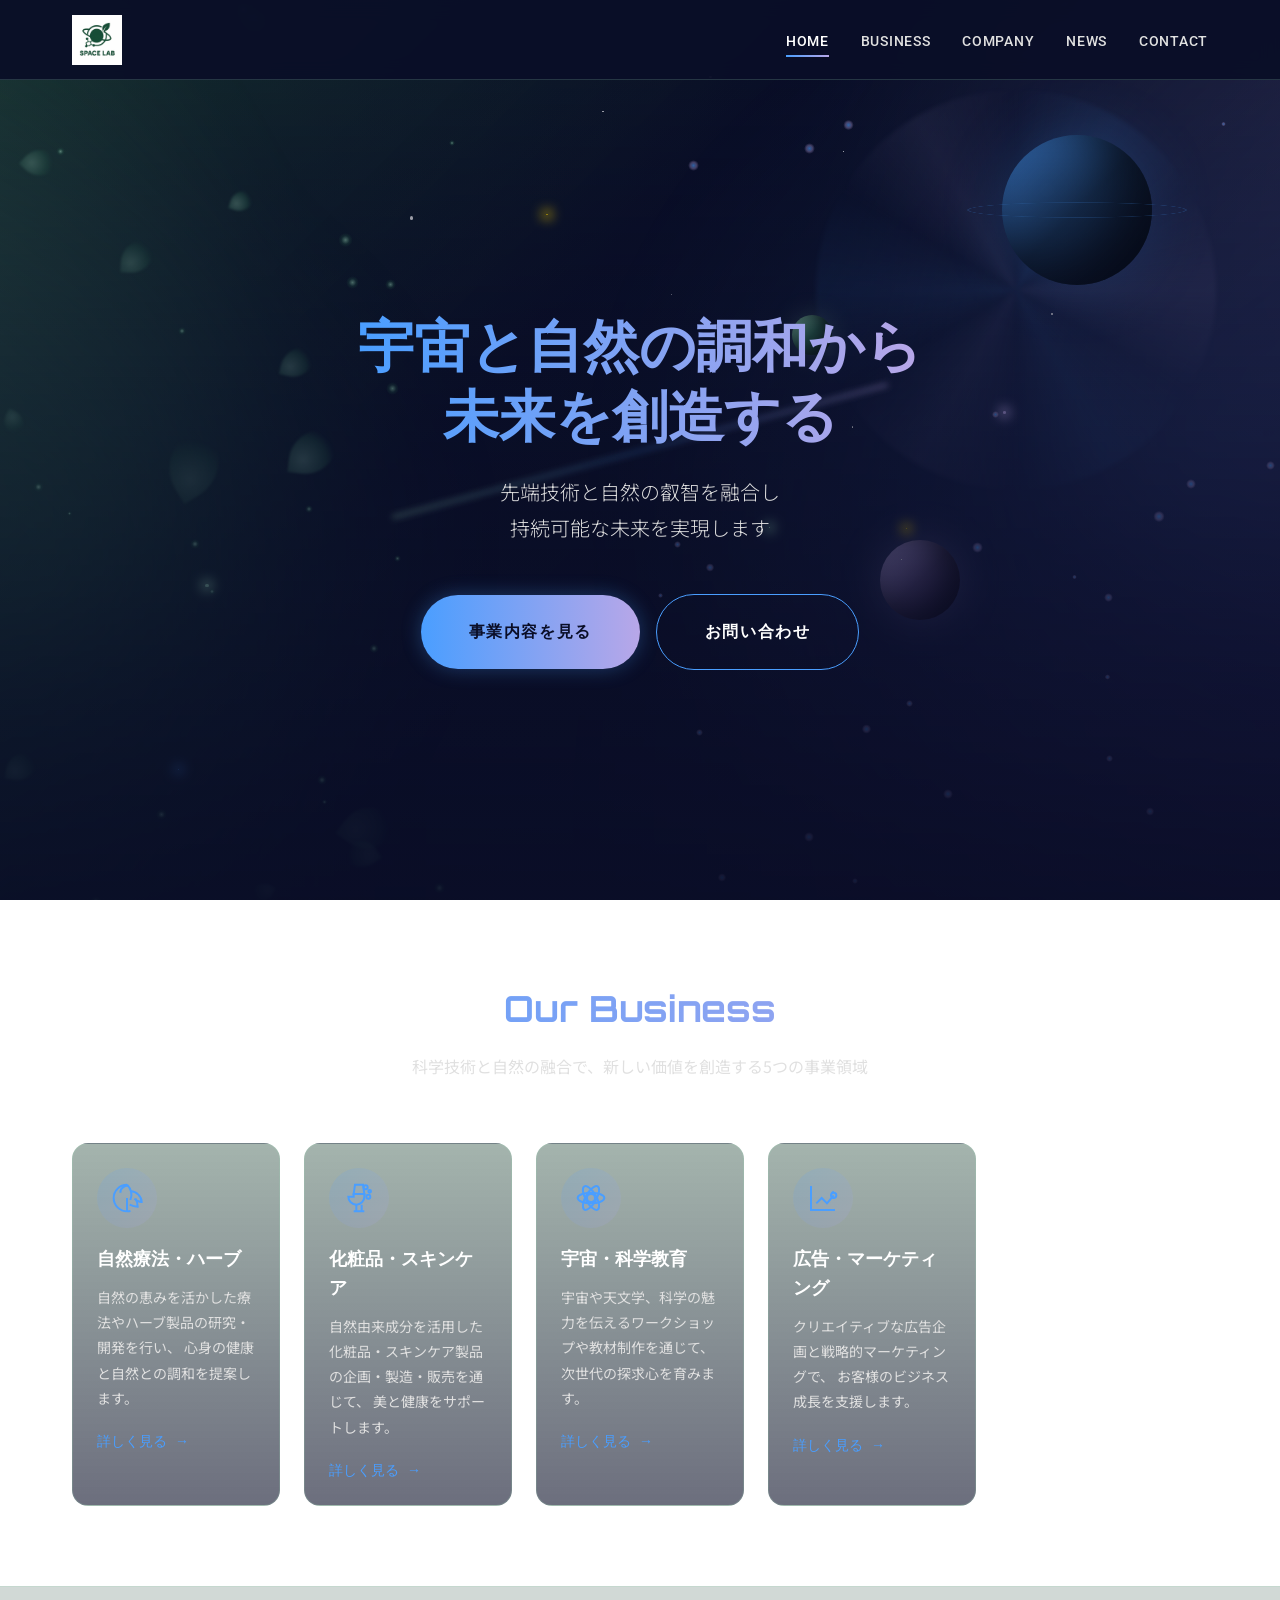
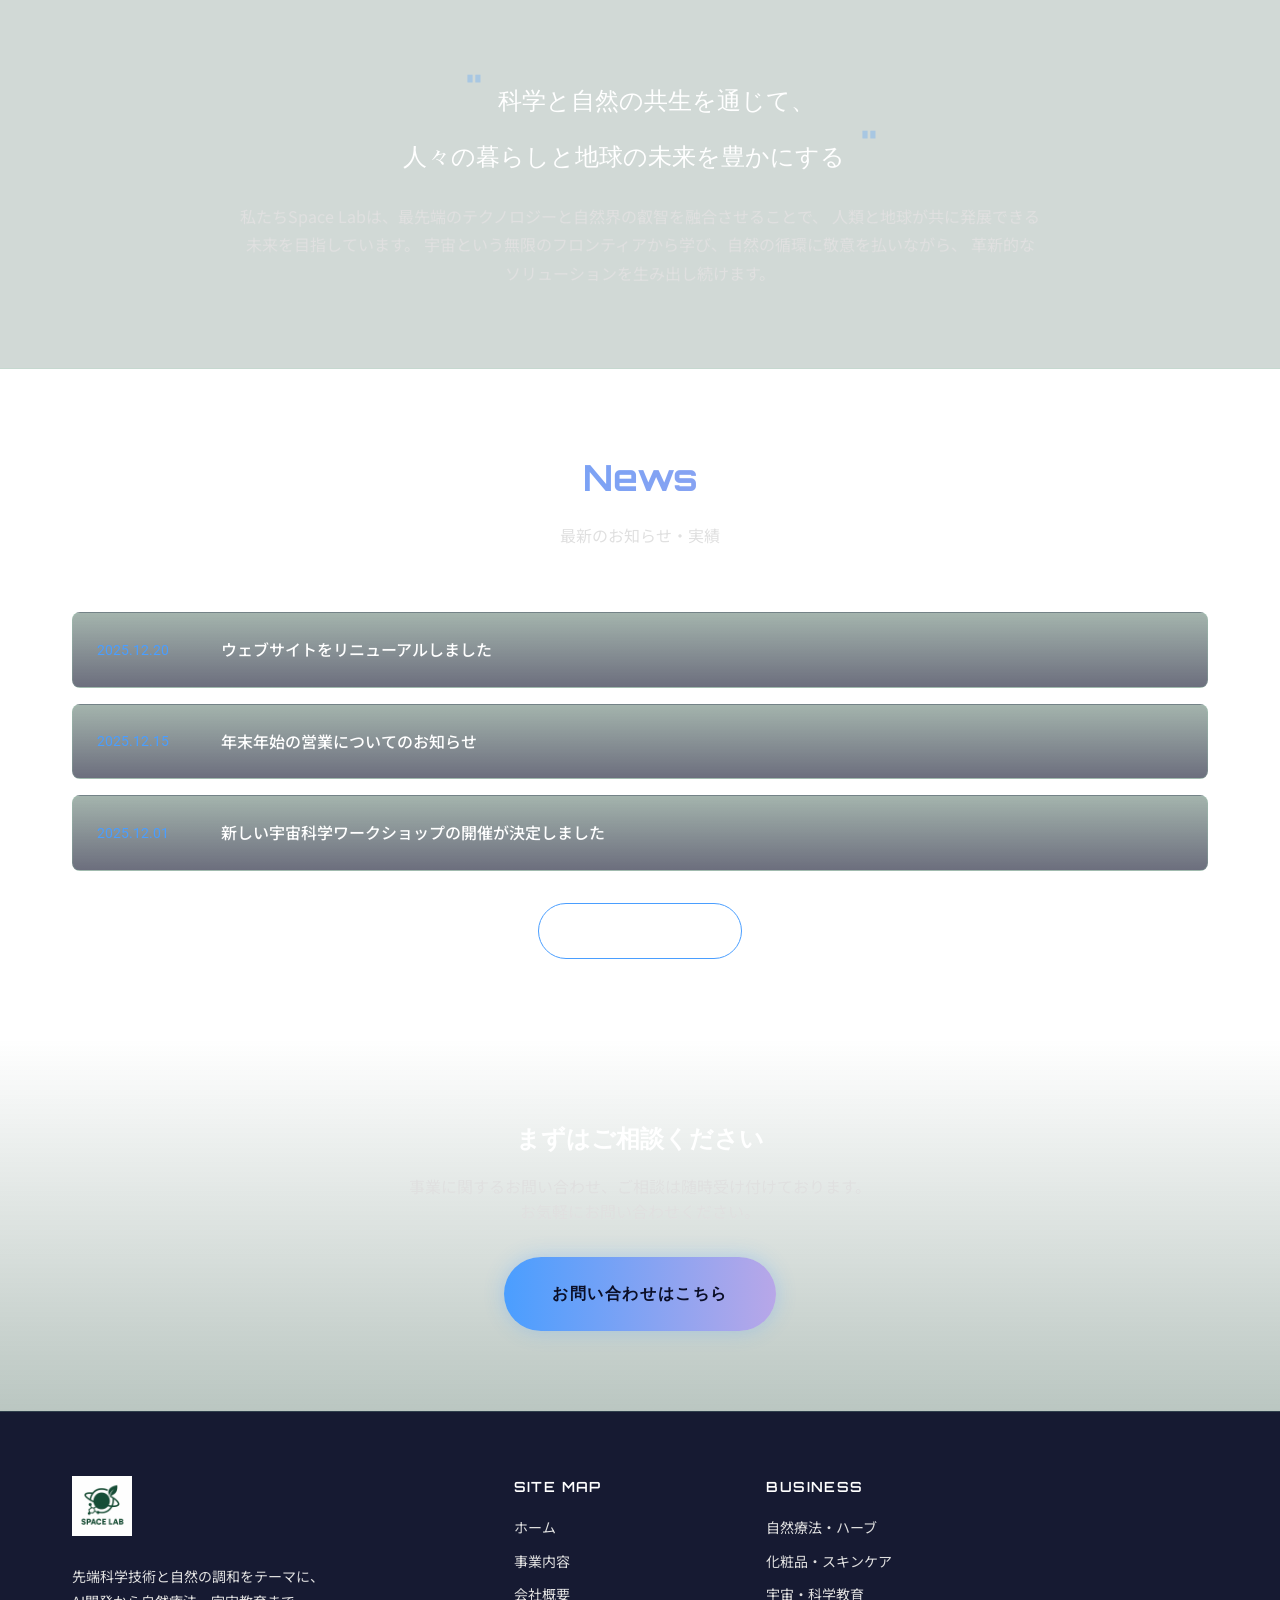
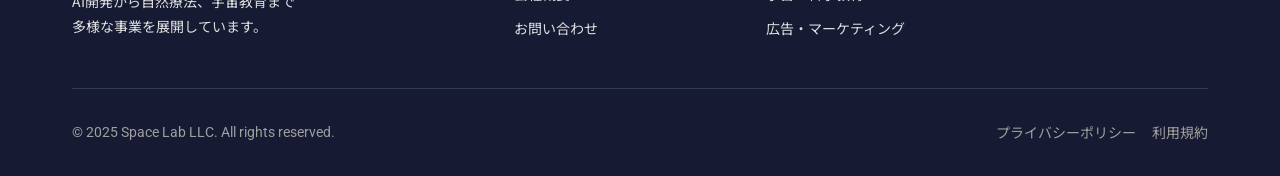
==== commit 18f4b3b0: "Remove Follow Us section from footer" ====
--- a/index.html
+++ b/index.html
@@ -312,20 +312,6 @@
         </div>
 
         <!-- SNS -->
-        <div class="footer__section">
-          <h3 class="footer__title">Follow Us</h3>
-          <div class="footer__social">
-            <a href="#" class="footer__social-link" aria-label="Twitter">
-              <span aria-hidden="true">𝕏</span>
-            </a>
-            <a href="#" class="footer__social-link" aria-label="Instagram">
-              <span aria-hidden="true">📷</span>
-            </a>
-            <a href="#" class="footer__social-link" aria-label="LinkedIn">
-              <span aria-hidden="true">in</span>
-            </a>
-          </div>
-        </div>
       </div>
 
       <!-- コピーライト -->
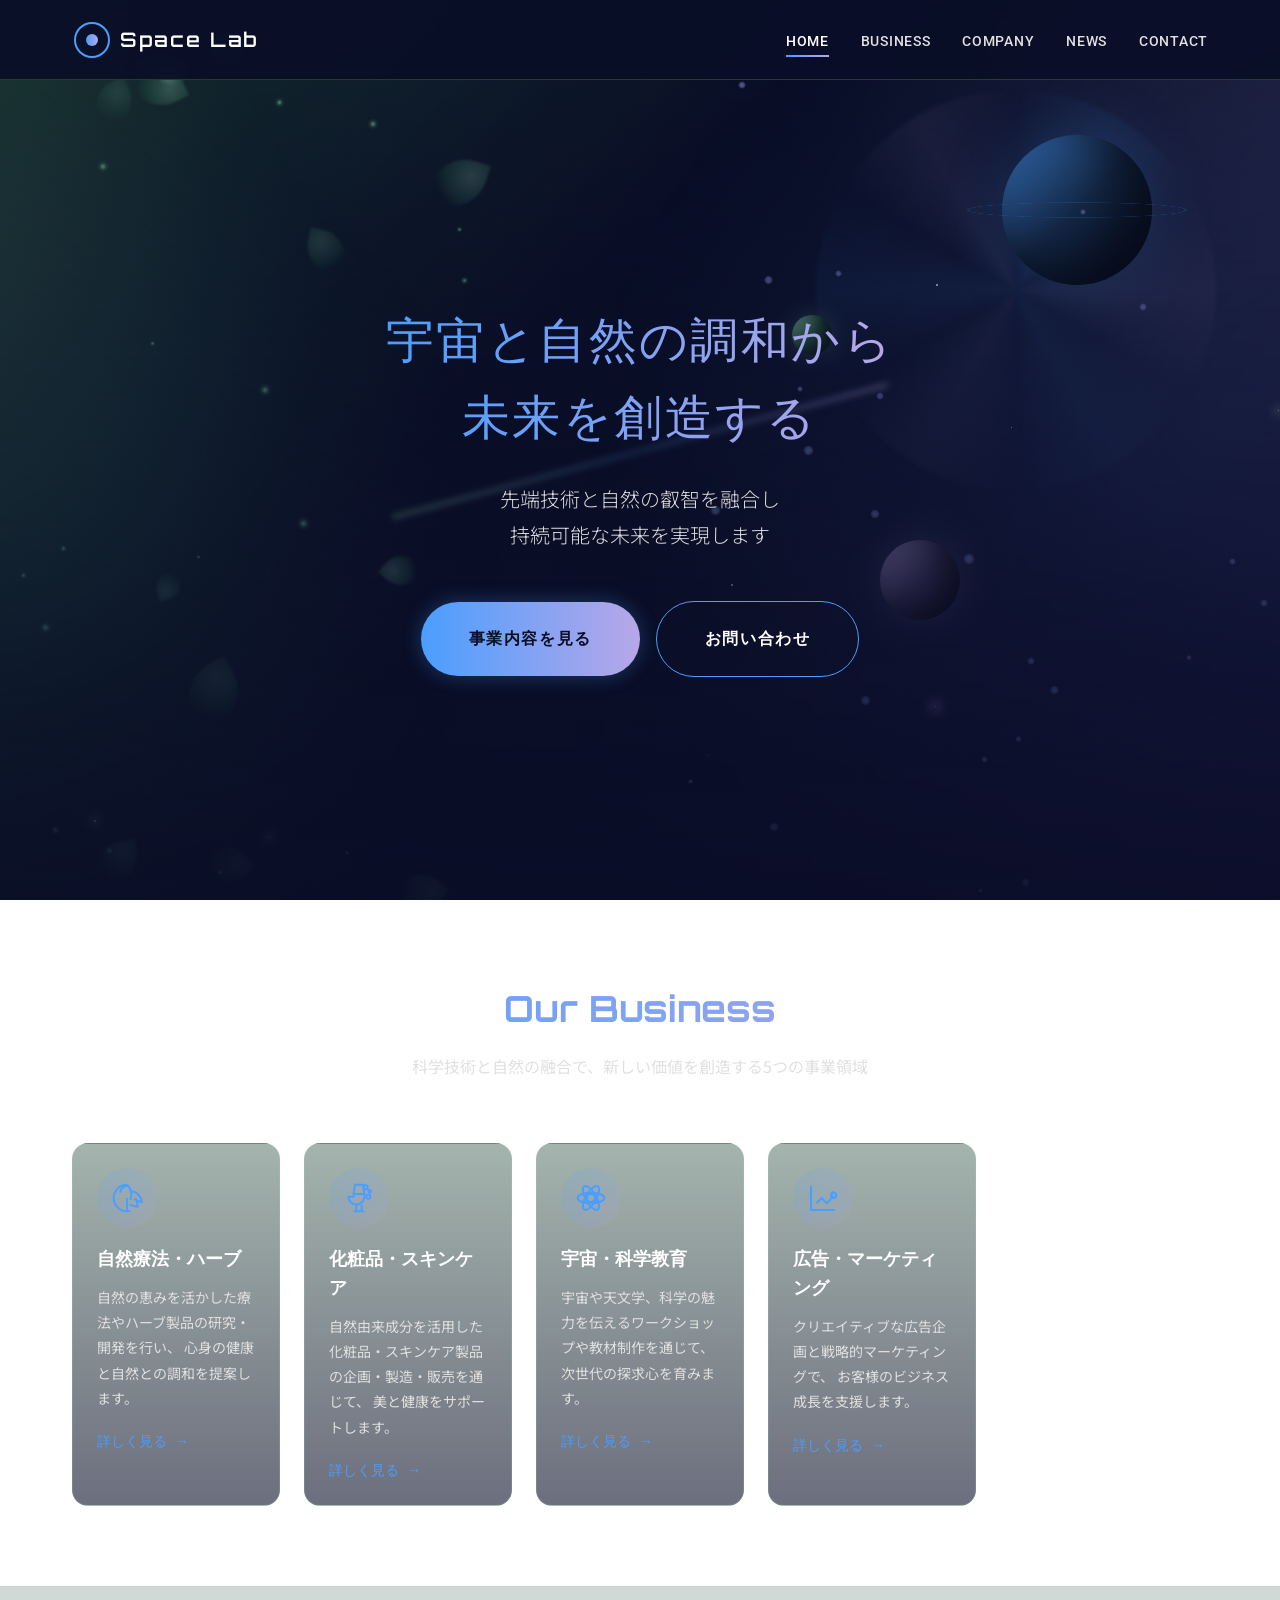
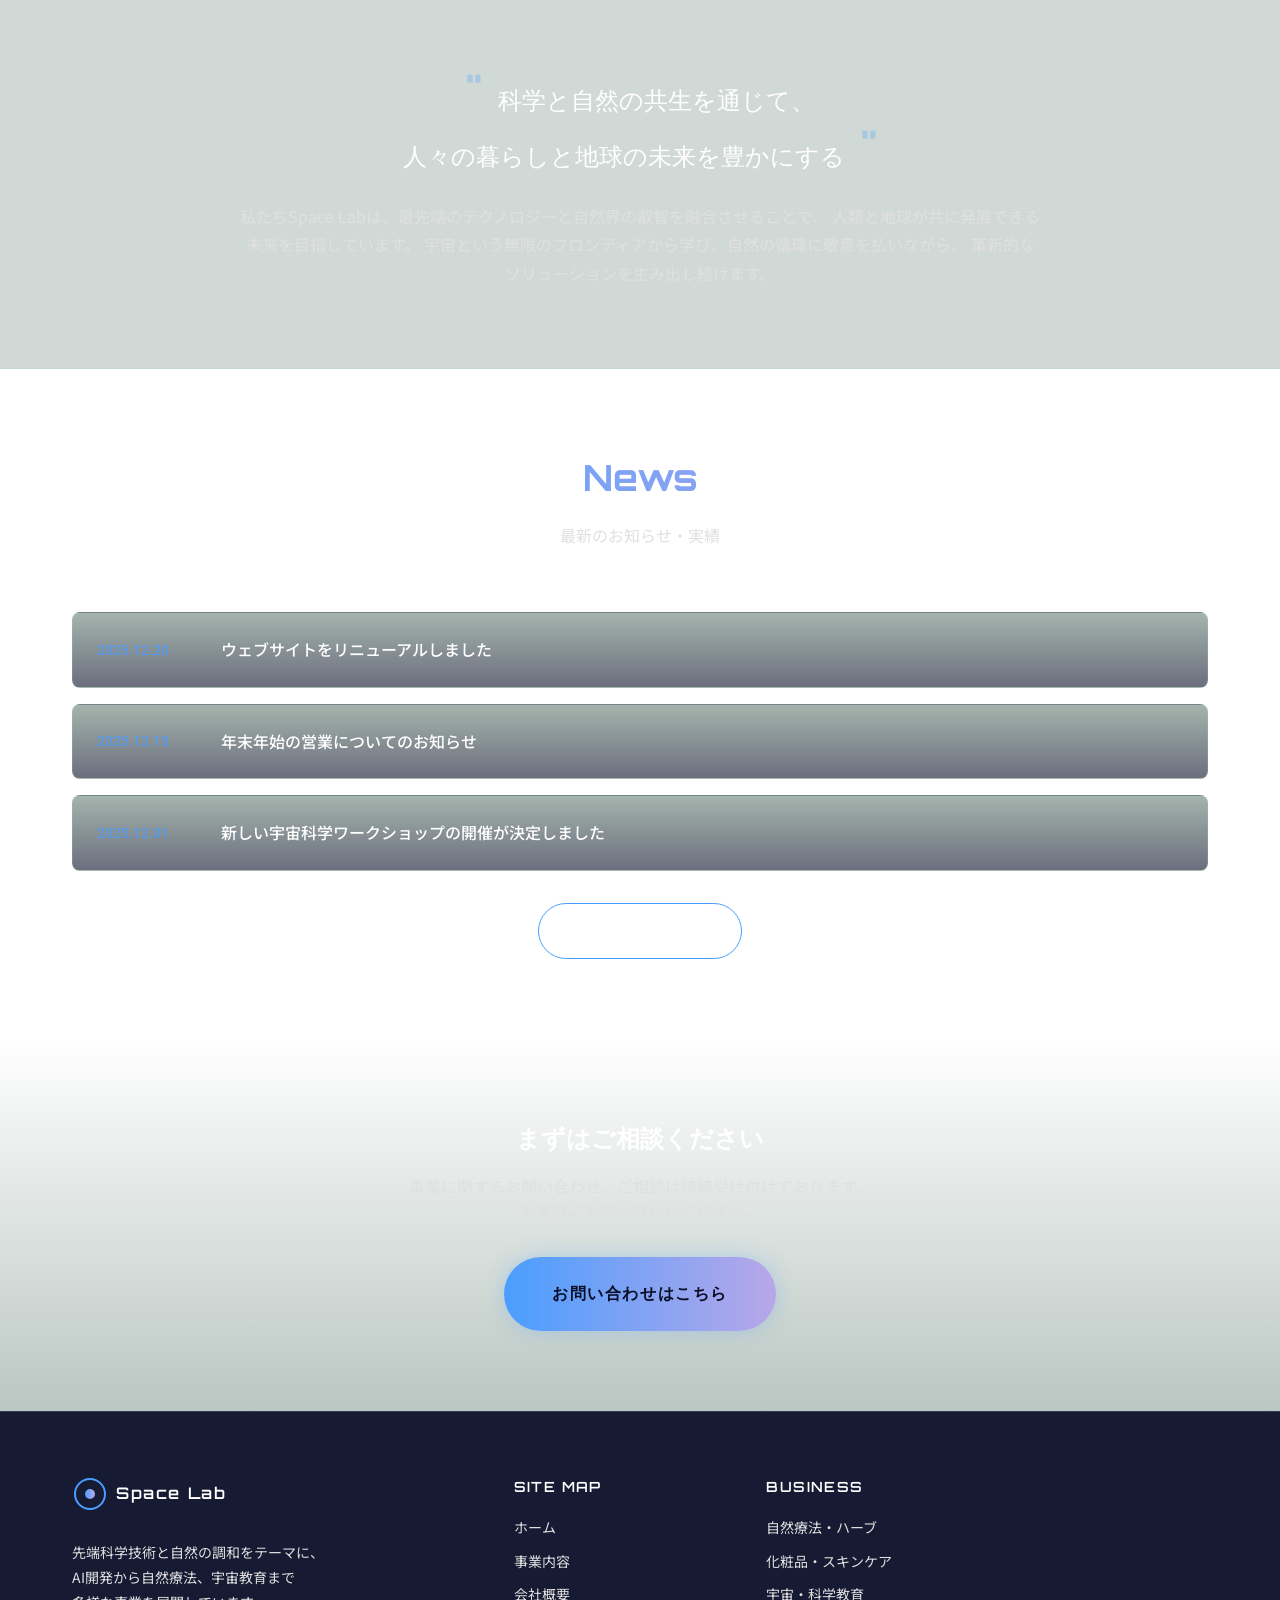
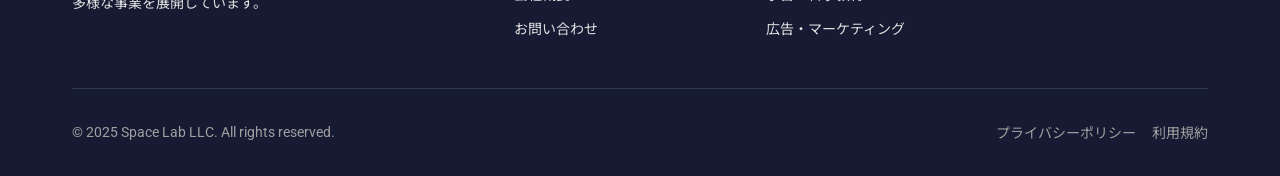
==== commit 6685648c: "Revert logo to original text logo" ====
--- a/index.html
+++ b/index.html
@@ -53,7 +53,8 @@
     <div class="header__inner">
       <!-- ロゴ -->
       <a href="index.html" class="header__logo" aria-label="Space Lab ホーム">
-        <img src="images/logo.jpeg" alt="Space Lab" class="header__logo-img">
+        <span class="header__logo-icon" aria-hidden="true"></span>
+        <span class="header__logo-text">Space Lab</span>
       </a>
 
       <!-- デスクトップナビゲーション -->
@@ -280,7 +281,8 @@
         <!-- 会社情報 -->
         <div class="footer__section">
           <a href="index.html" class="footer__logo" aria-label="Space Lab ホーム">
-            <img src="images/logo.jpeg" alt="Space Lab" class="footer__logo-img">
+            <span class="footer__logo-icon" aria-hidden="true"></span>
+            <span class="footer__logo-text">Space Lab</span>
           </a>
           <p class="footer__description">
             先端科学技術と自然の調和をテーマに、<br>
--- a/css/common.css
+++ b/css/common.css
@@ -6,7 +6,7 @@
 /* ========================================
    Google Fonts読み込み
    ======================================== */
-@import url('https://fonts.googleapis.com/css2?family=Noto+Sans+JP:wght@300;400;500;600;700&family=Orbitron:wght@400;500;600;700&family=Roboto:wght@300;400;500;700&display=swap');
+@import url('https://fonts.googleapis.com/css2?family=Noto+Sans+JP:wght@300;400;500;600;700&family=Orbitron:wght@400;500;600;700&family=Roboto:wght@300;400;500;700&family=Oradano+Mincho+GSRR&display=swap');
 
 /* ========================================
    リセットと基本スタイル
@@ -623,10 +623,37 @@
   color: var(--color-text-primary);
 }
 
-.header__logo-img {
-  height: 50px;
-  width: auto;
-  object-fit: contain;
+.header__logo-icon {
+  width: 40px;
+  height: 40px;
+  display: flex;
+  align-items: center;
+  justify-content: center;
+  position: relative;
+}
+
+.header__logo-icon::before {
+  content: '';
+  position: absolute;
+  width: 36px;
+  height: 36px;
+  border: 2px solid var(--color-accent);
+  border-radius: 50%;
+}
+
+.header__logo-icon::after {
+  content: '';
+  width: 12px;
+  height: 12px;
+  background: var(--gradient-accent);
+  border-radius: 50%;
+}
+
+.header__logo-text {
+  font-family: var(--font-heading);
+  font-size: var(--text-lg);
+  font-weight: var(--font-semibold);
+  letter-spacing: 0.1em;
 }
 
 /* ナビゲーション */
@@ -812,15 +839,16 @@
 }
 
 .hero__title {
-  font-family: var(--font-heading);
-  font-size: var(--text-3xl);
-  font-weight: var(--font-bold);
-  line-height: var(--leading-tight);
+  font-family: 'Oradano Mincho GSRR', serif;
+  font-size: 1.5rem;
+  font-weight: var(--font-normal);
+  line-height: 1.6;
   margin-bottom: var(--space-5);
   background: var(--gradient-accent);
   -webkit-background-clip: text;
   -webkit-text-fill-color: transparent;
   background-clip: text;
+  letter-spacing: 0.05em;
 }
 
 .hero__subtitle {
@@ -1297,10 +1325,37 @@
   margin-bottom: var(--space-3);
 }
 
-.footer__logo-img {
-  height: 60px;
-  width: auto;
-  object-fit: contain;
+.footer__logo-icon {
+  width: 36px;
+  height: 36px;
+  display: flex;
+  align-items: center;
+  justify-content: center;
+  position: relative;
+}
+
+.footer__logo-icon::before {
+  content: '';
+  position: absolute;
+  width: 32px;
+  height: 32px;
+  border: 2px solid var(--color-accent);
+  border-radius: 50%;
+}
+
+.footer__logo-icon::after {
+  content: '';
+  width: 10px;
+  height: 10px;
+  background: var(--gradient-accent);
+  border-radius: 50%;
+}
+
+.footer__logo-text {
+  font-family: var(--font-heading);
+  font-size: var(--text-base);
+  font-weight: var(--font-semibold);
+  letter-spacing: 0.1em;
 }
 
 .footer__description {
--- a/css/responsive.css
+++ b/css/responsive.css
@@ -33,7 +33,7 @@
   }
 
   .hero__title {
-    font-size: var(--text-4xl);
+    font-size: 2.5rem;
   }
 
   .hero__subtitle {
@@ -195,7 +195,7 @@
 
   /* ヒーロー */
   .hero__title {
-    font-size: var(--text-5xl);
+    font-size: 3rem;
   }
 
   /* カードグリッド */
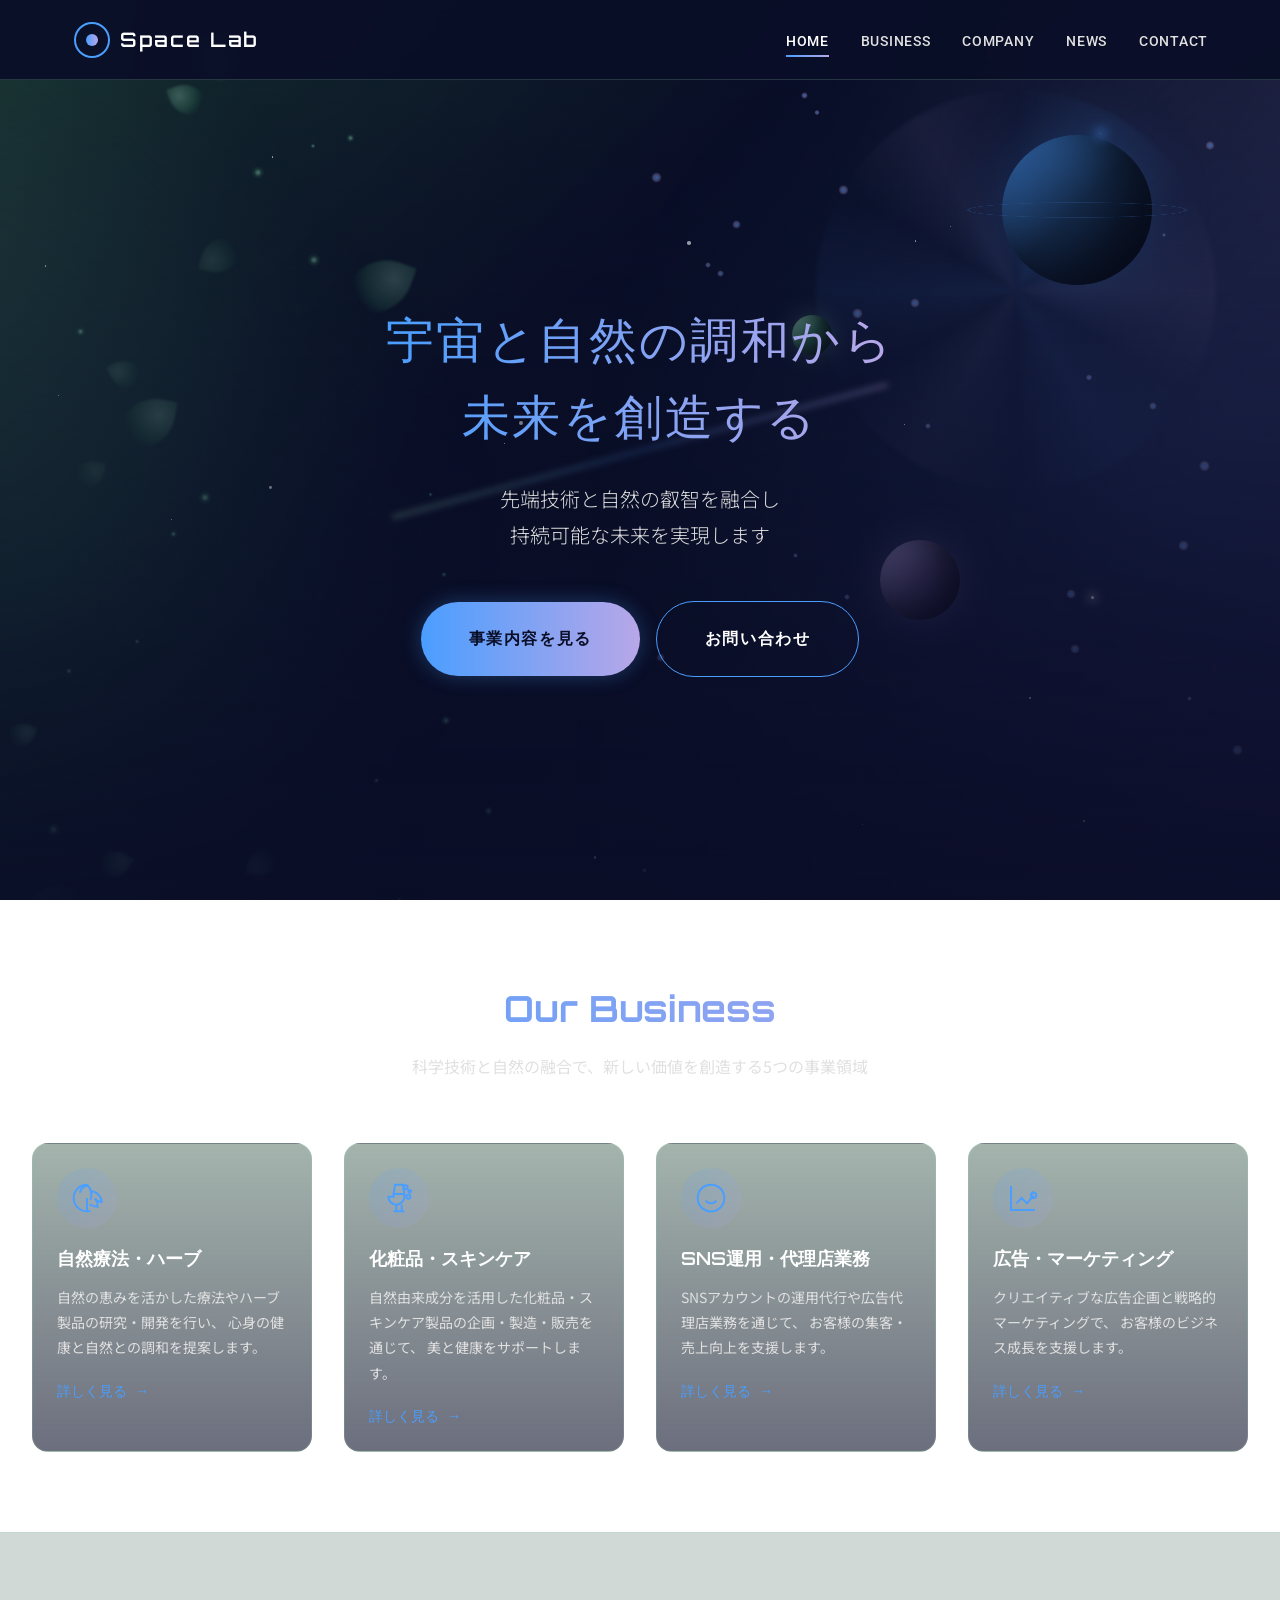
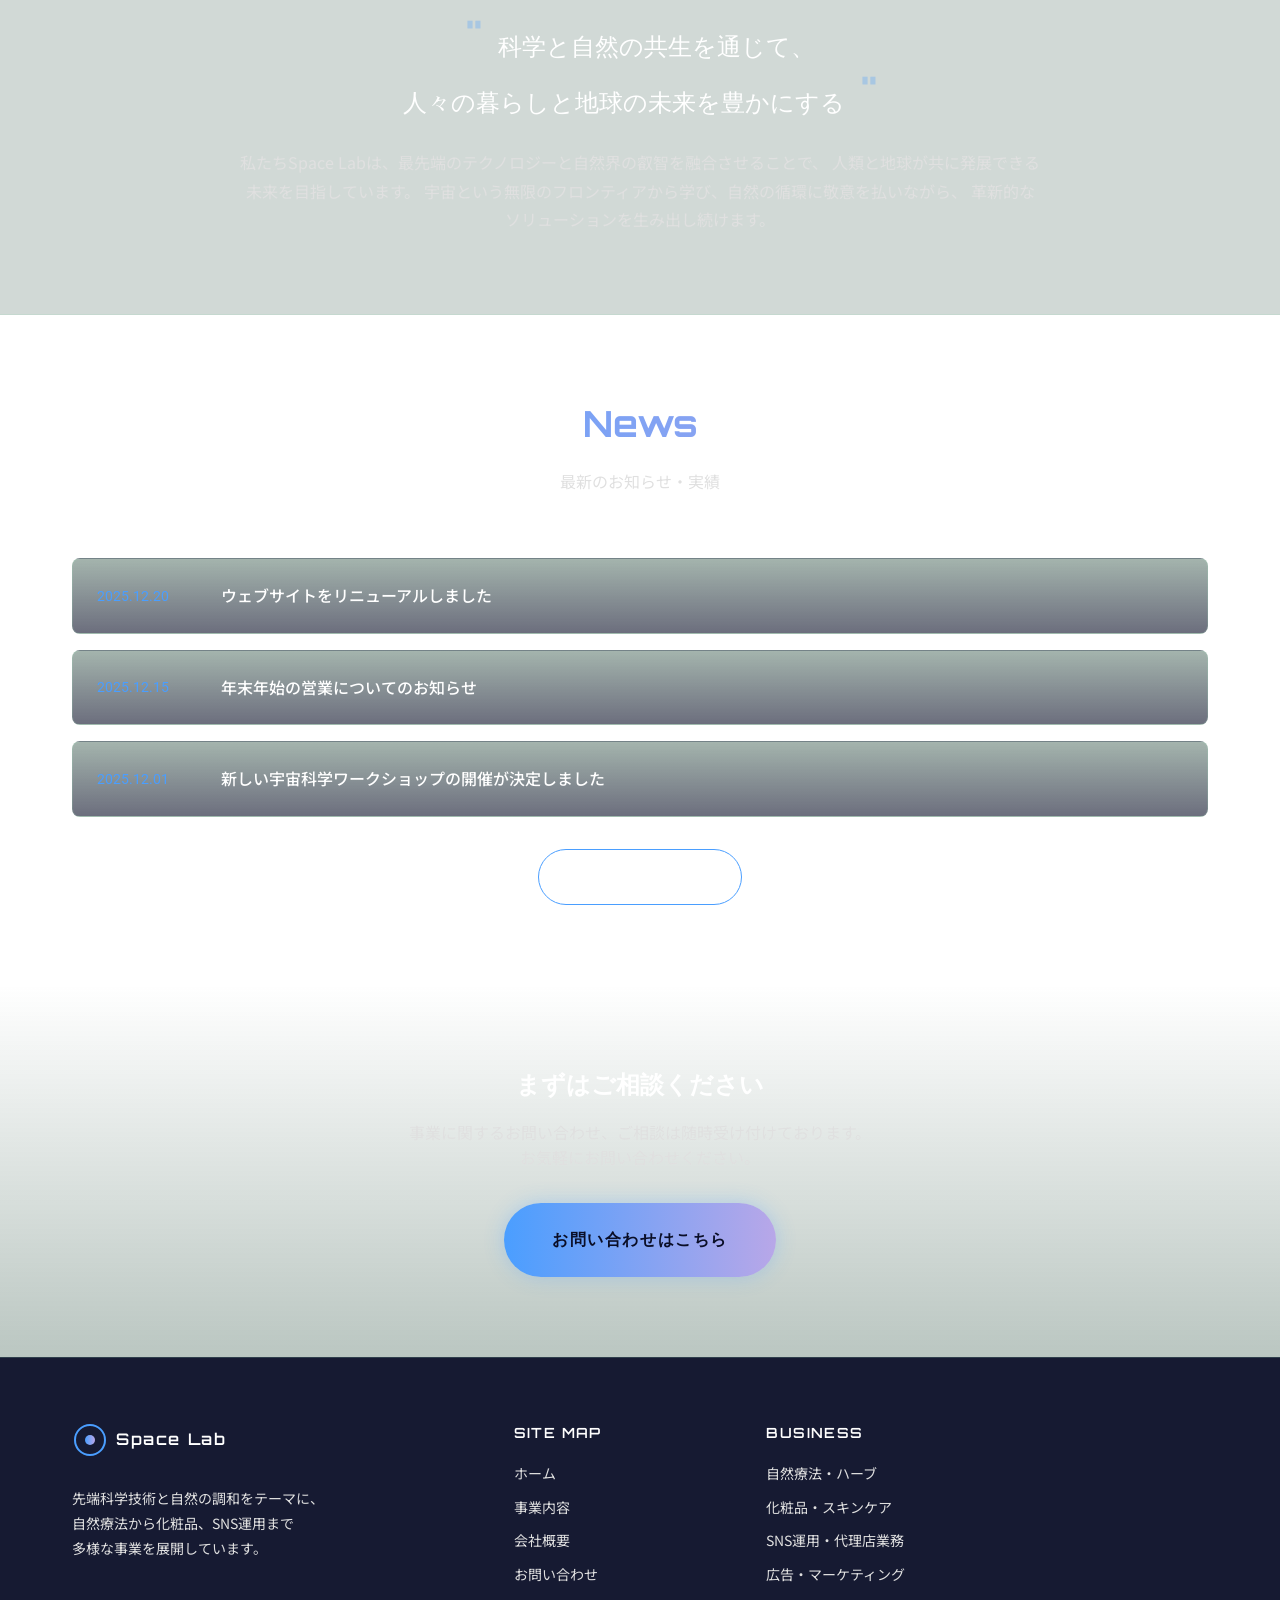
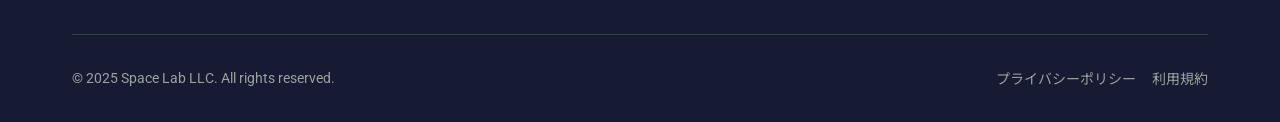
==== commit 38904294: "Update business section: replace 宇宙・科学教育 with SNS運用・代理店業務 - Changed business card title and descript" ====
--- a/index.html
+++ b/index.html
@@ -4,11 +4,11 @@
 <head>
   <meta charset="UTF-8">
   <meta name="viewport" content="width=device-width, initial-scale=1.0">
-  <meta name="description" content="合同会社Space Lab - 先端科学技術と自然の調和をテーマに、AI開発、自然療法、宇宙教育など多様な事業を展開。宇宙と自然の調和から、未来を創造します。">
+  <meta name="description" content="合同会社Space Lab - 先端科学技術と自然の調和をテーマに、自然療法、化粧品、SNS運用など多様な事業を展開。宇宙と自然の調和から、未来を創造します。">
 
   <!-- OGP設定 -->
   <meta property="og:title" content="合同会社Space Lab | 宇宙と自然の調和から、未来を創造する">
-  <meta property="og:description" content="先端科学技術と自然の調和をテーマに、AI開発、自然療法、宇宙教育など多様な事業を展開しています。">
+  <meta property="og:description" content="先端科学技術と自然の調和をテーマに、自然療法、化粧品、SNS運用など多様な事業を展開しています。">
   <meta property="og:type" content="website">
   <meta property="og:url" content="https://spacelab.co.jp/">
   <meta property="og:image" content="https://spacelab.co.jp/images/ogp.jpg">
@@ -18,7 +18,7 @@
   <!-- Twitter Card -->
   <meta name="twitter:card" content="summary_large_image">
   <meta name="twitter:title" content="合同会社Space Lab | 宇宙と自然の調和から、未来を創造する">
-  <meta name="twitter:description" content="先端科学技術と自然の調和をテーマに、AI開発、自然療法、宇宙教育など多様な事業を展開しています。">
+  <meta name="twitter:description" content="先端科学技術と自然の調和をテーマに、自然療法、化粧品、SNS運用など多様な事業を展開しています。">
 
   <title>合同会社Space Lab | 宇宙と自然の調和から、未来を創造する</title>
 
@@ -167,22 +167,22 @@
             </a>
           </article>
 
-          <!-- 宇宙・科学教育事業 -->
+          <!-- SNS運用・代理店業務 -->
           <article class="business-card fade-in delay-3">
             <div class="business-card__icon" aria-hidden="true">
               <svg viewBox="0 0 24 24" xmlns="http://www.w3.org/2000/svg">
-                <circle cx="12" cy="12" r="3" />
-                <ellipse cx="12" cy="12" rx="10" ry="4" transform="rotate(0)" />
-                <ellipse cx="12" cy="12" rx="10" ry="4" transform="rotate(60 12 12)" />
-                <ellipse cx="12" cy="12" rx="10" ry="4" transform="rotate(120 12 12)" />
+                <circle cx="12" cy="12" r="10" />
+                <path d="M8 14s1.5 2 4 2 4-2 4-2" />
+                <line x1="9" y1="9" x2="9.01" y2="9" stroke-width="2" />
+                <line x1="15" y1="9" x2="15.01" y2="9" stroke-width="2" />
               </svg>
             </div>
-            <h3 class="business-card__title">宇宙・科学教育</h3>
+            <h3 class="business-card__title">SNS運用・代理店業務</h3>
             <p class="business-card__text">
-              宇宙や天文学、科学の魅力を伝えるワークショップや教材制作を通じて、
-              次世代の探求心を育みます。
+              SNSアカウントの運用代行や広告代理店業務を通じて、
+              お客様の集客・売上向上を支援します。
             </p>
-            <a href="business.html#education" class="business-card__link">
+            <a href="business.html#agency" class="business-card__link">
               詳しく見る <span aria-hidden="true">→</span>
             </a>
           </article>
@@ -286,7 +286,7 @@
           </a>
           <p class="footer__description">
             先端科学技術と自然の調和をテーマに、<br>
-            AI開発から自然療法、宇宙教育まで<br>
+            自然療法から化粧品、SNS運用まで<br>
             多様な事業を展開しています。
           </p>
         </div>
@@ -308,7 +308,7 @@
           <ul class="footer__links">
             <li><a href="business.html#herb" class="footer__link">自然療法・ハーブ</a></li>
             <li><a href="business.html#cosmetics" class="footer__link">化粧品・スキンケア</a></li>
-            <li><a href="business.html#education" class="footer__link">宇宙・科学教育</a></li>
+            <li><a href="business.html#agency" class="footer__link">SNS運用・代理店業務</a></li>
             <li><a href="business.html#marketing" class="footer__link">広告・マーケティング</a></li>
           </ul>
         </div>
--- a/css/common.css
+++ b/css/common.css
@@ -998,6 +998,9 @@
   display: grid;
   grid-template-columns: 1fr;
   gap: var(--space-5);
+  justify-content: center;
+  max-width: 1200px;
+  margin: 0 auto;
 }
 
 .business-card {
--- a/css/responsive.css
+++ b/css/responsive.css
@@ -206,6 +206,7 @@
   /* 事業グリッド */
   .business-grid {
     grid-template-columns: repeat(3, 1fr);
+    justify-items: center;
   }
 
   /* フッター */
@@ -238,14 +239,16 @@
    大画面（1280px以上）
    ======================================== */
 @media (min-width: 1280px) {
-  /* 事業グリッド */
+  /* 事業グリッド - 4カード中央配置 */
   .business-grid {
-    grid-template-columns: repeat(5, 1fr);
-    gap: var(--space-5);
+    grid-template-columns: repeat(4, 280px);
+    gap: var(--space-6);
+    justify-content: center;
   }
 
   .business-card {
     padding: var(--space-5);
+    width: 100%;
   }
 
   /* 事業詳細 */
